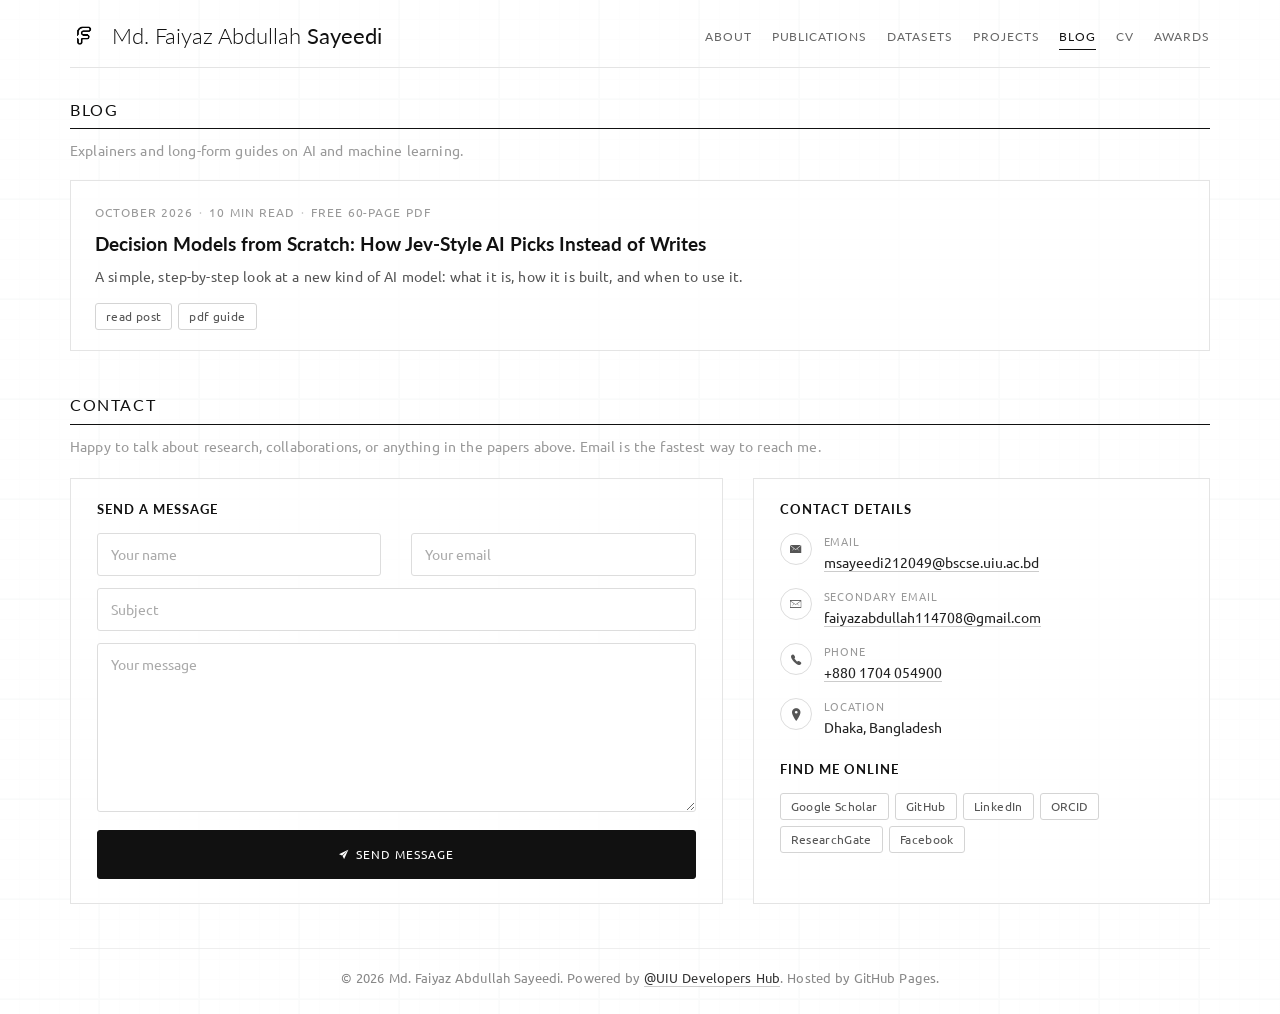
==== blog/index.html @ 046b9762 "updated" ====
<!DOCTYPE html>
<html lang="en">

<head>
    <meta charset="UTF-8">
    <meta name="viewport" content="width=device-width, initial-scale=1">
    <title>Md. Faiyaz Abdullah Sayeedi - Blog</title>
    <meta name="description" content="Blog posts and long-form guides by Md. Faiyaz Abdullah Sayeedi.">
    <link rel="icon" type="image/png" href="../img/icon.png">

    <!-- css -->
    <link rel="stylesheet" href="../css/bootstrap.min.css">
    <link rel="stylesheet" href="../css/ionicons.min.css">
    <link rel="stylesheet" href="../css/pace.css">
    <link rel="stylesheet" href="../css/custom.css">

    <!-- js -->
    <script src="../js/pace.min.js"></script>
</head>

<body class="graph-paper">

    <!-- header -->
    <div class="container">
        <header id="site-header">
            <a class="site-brand" href="../index.html">
                <img src="../img/icon.png" alt="" class="logo-icon">
                Md. Faiyaz Abdullah <span>Sayeedi</span>
            </a>
            <nav class="site-nav" aria-label="Main">
                <ul>
                    <li><a href="../index.html">About</a></li>
                    <li><a href="../publications.html">Publications</a></li>
                    <li><a href="../datasets.html">Datasets</a></li>
                    <li><a href="../projects.html">Projects</a></li>
                    <li><span class="current">Blog</span></li>
                    <li><a href="../curriculumvita.html">CV</a></li>
                    <li><a href="../honor_achievement.html">Awards</a></li>
                </ul>
            </nav>
            <button type="button" id="trigger-overlay" class="menu-toggle" aria-label="Open menu"
                aria-controls="site-menu" aria-expanded="false">
                <span class="ion-navicon"></span>
            </button>
        </header>
    </div>

    <div class="content-body">
        <div class="container">
            <h2 class="section-title">Blog</h2>
            <p class="section-note">Explainers and long-form guides on AI and machine learning.</p>

            <ul class="blog-list">
                <li class="blog-card">
                    <p class="blog-meta">October 2026<span class="dot">&middot;</span>10 min read<span class="dot">&middot;</span>Free 60-page PDF</p>
                    <h3 class="blog-card-title"><a href="decision-models-from-scratch.html">Decision Models from Scratch: How Jev-Style AI Picks Instead of Writes</a></h3>
                    <p class="blog-excerpt">A simple, step-by-step look at a new kind of AI model: what it is, how it is built, and when to use it.</p>
                    <ul class="pub-links">
                        <li><a href="decision-models-from-scratch.html">read post</a></li>
                        <li><a href="Decision_Models_from_Scratch.pdf" target="_blank" rel="noopener">pdf guide</a></li>
                    </ul>
                </li>
            </ul>
        </div>

        <div class="container">
            <!-- Contact -->
            <div class="row">
                <div class="col-md-12 section" id="contact">
                    <h2 class="section-title">Contact</h2>
                    <p class="section-note">Happy to talk about research, collaborations, or anything in the papers above.
                        Email is the fastest way to reach me.</p>

                    <div class="contact-block">
                        <div class="row">
                            <div class="col-md-7">
                                <div class="contact-panel">
                                    <h3>Send a message</h3>
                                    <form action="mailto:msayeedi212049@bscse.uiu.ac.bd" method="post" enctype="text/plain"
                                        class="contact-form">
                                        <div class="row">
                                            <div class="col-sm-6">
                                                <input type="text" name="name" placeholder="Your name" required>
                                            </div>
                                            <div class="col-sm-6">
                                                <input type="email" name="email" placeholder="Your email" required>
                                            </div>
                                        </div>
                                        <input type="text" name="subject" placeholder="Subject" required>
                                        <textarea name="message" rows="7" placeholder="Your message" required></textarea>
                                        <button type="submit" class="btn-contact">
                                            <span class="ion-ios-paperplane"></span>Send Message
                                        </button>
                                    </form>
                                </div>
                            </div>
                            <div class="col-md-5">
                                <div class="contact-panel">
                                    <h3>Contact details</h3>
                                    <ul class="contact-details">
                                        <li>
                                            <span class="ci ion-ios-email"></span>
                                            <span>
                                                <span class="cd-label">Email</span>
                                                <span class="cd-value"><a href="mailto:msayeedi212049@bscse.uiu.ac.bd">msayeedi212049@bscse.uiu.ac.bd</a></span>
                                            </span>
                                        </li>
                                        <li>
                                            <span class="ci ion-ios-email-outline"></span>
                                            <span>
                                                <span class="cd-label">Secondary email</span>
                                                <span class="cd-value"><a href="mailto:faiyazabdullah114708@gmail.com">faiyazabdullah114708@gmail.com</a></span>
                                            </span>
                                        </li>
                                        <li>
                                            <span class="ci ion-ios-telephone"></span>
                                            <span>
                                                <span class="cd-label">Phone</span>
                                                <span class="cd-value"><a href="tel:+8801704054900">+880 1704 054900</a></span>
                                            </span>
                                        </li>
                                        <li>
                                            <span class="ci ion-ios-location"></span>
                                            <span>
                                                <span class="cd-label">Location</span>
                                                <span class="cd-value">Dhaka, Bangladesh</span>
                                            </span>
                                        </li>
                                    </ul>

                                    <h3>Find me online</h3>
                                    <ul class="profile-links">
                                        <li><a href="https://scholar.google.com/citations?user=gLTfVpwAAAAJ&hl=en" target="_blank"
                                                rel="noopener">Google Scholar</a></li>
                                        <li><a href="https://github.com/faiyazabdullah" target="_blank" rel="noopener">GitHub</a>
                                        </li>
                                        <li><a href="https://www.linkedin.com/in/mdfaiyazabdullahsayeedi/" target="_blank"
                                                rel="noopener">LinkedIn</a></li>
                                        <li><a href="https://orcid.org/0009-0007-3079-7806" target="_blank"
                                                rel="noopener">ORCID</a></li>
                                        <li><a href="https://www.researchgate.net/profile/Md-Sayeedi" target="_blank"
                                                rel="noopener">ResearchGate</a></li>
                                        <li><a href="https://www.facebook.com/faiyazabdullah336908" target="_blank"
                                                rel="noopener">Facebook</a></li>
                                    </ul>
                                </div>
                            </div>
                        </div>
                    </div>
                </div>
            </div>
        </div>

    </div>

    <!-- footer -->
    <footer id="site-footer">
        <div class="container">
            <p class="copyright">&copy; 2026 Md. Faiyaz Abdullah Sayeedi. Powered by <a
                href="https://github.com/UIU-Developers-Hub">@UIU Developers Hub</a>. Hosted by GitHub Pages.</p>
        </div>
    </footer>

    <button type="button" id="back-to-top" aria-label="Back to top"><span class="ion-chevron-up"></span></button>

    <!-- mobile menu -->
    <div class="overlay" id="site-menu">
        <button type="button" class="overlay-close" aria-label="Close menu"><span class="ion-ios-close-empty"></span></button>
        <nav aria-label="Mobile">
            <ul>
                <li><a href="../index.html">About</a></li>
                <li><a href="../publications.html">Publications</a></li>
                <li><a href="../datasets.html">Datasets</a></li>
                <li><a href="../projects.html">Projects</a></li>
                <li><span class="current">Blog</span></li>
                <li><a href="../curriculumvita.html">CV</a></li>
                <li><a href="../honor_achievement.html">Awards</a></li>
            </ul>
        </nav>
    </div>

    <script src="../js/script.js"></script>
</body>

</html>
---- css/pace.css ----
.pace .pace-progress {
  background: #000;
  position: fixed;
  z-index: 2000;
  top: 0;
  left: 0;
  height: 1px;
  transition: width 1s;
}

.pace-inactive {
  display: none;
}
---- css/custom.css ----
/*
Theme Name: Black & White
Theme URI: http://themewagon.com/demo/Black-And-White/
Author: ThemeWagon
Author URI: http://themewagon.com/
Description: Minimal Blogging Theme
Version: 1.0
License: GNU General Public License v3 or later
License URI: http://www.gnu.org/licenses/gpl-3.0.html
Tags: black, white, two-columns, right-sidebar, responsive-layout, accessibility-ready
Text Domain: blackandwhite
*/


/**
 * Table of Contents
 *
 * 1.0  - Fonts & design tokens
 * 2.0  - Base elements
 * 3.0  - Shared components (text links, chips, buttons, cards)
 * 4.0  - Header & navigation
 * 5.0  - Mobile menu
 * 6.0  - Page layout & section headings
 * 7.0  - Home: profile & PhD callout
 * 8.0  - Home: bio, facts & metrics
 * 9.0  - Home: news, interests & timeline
 * 10.0 - Item lists (publications, datasets, projects)
 * 11.0 - Curriculum vitae
 * 12.0 - Awards
 * 13.0 - Contact
 * 14.0 - Footer & back-to-top
 * 15.0 - Blog
 * 16.0 - Reduced motion
 * 17.0 - Legacy theme (only used by __templates__/blog.html)
 */

/**
 * 1.0 - Fonts & design tokens
 */

@import url(https://fonts.googleapis.com/css?family=Lato:300,400,700&display=swap);
@import url(https://fonts.googleapis.com/css?family=Ubuntu:300,400,500&display=swap);

:root {
	/* colour */
	--ink: #111;
	--text: #444;
	--muted: #666;
	--subtle: #999;
	--line: #e4e4e4;
	--line-soft: #eee;
	--line-strong: #d4d4d4;
	--surface: rgba(255, 255, 255, 0.8);
	--hover: #fafafa;
	--tint: #f5f5f5;

	/* type */
	--font-head: 'Lato', sans-serif;
	--font-body: 'Ubuntu', sans-serif;
	--font-mono: Menlo, Monaco, Consolas, "Courier New", monospace;
	--fs-2xs: 10.5px;
	--fs-xs: 11.5px;
	--fs-sm: 12.5px;
	--fs-md: 13.5px;
	--fs-base: 14.5px;

	/* shape & motion */
	--radius: 3px;
	--shadow: 0 6px 18px rgba(0, 0, 0, 0.06);
	--ease: 0.2s ease;

	/* graph-paper background */
	--bg-color: #fff;
	--line-color-1: rgba(54, 102, 102, 0.019);
	--line-color-2: rgba(169, 169, 169, 0.019);
}

/**
 * 2.0 - Base elements
 */

html {
	scroll-behavior: smooth;
}

body {
	color: var(--text);
	font-family: var(--font-head);
	font-size: var(--fs-base);
	line-height: 1.6;
}

.graph-paper {
	height: 100%;
	background-color: var(--bg-color);
	background-image:
		conic-gradient(at calc(100% - 2px) calc(100% - 2px), var(--line-color-1) 270deg, #0000 0),
		conic-gradient(at calc(100% - 1px) calc(100% - 1px), var(--line-color-2) 270deg, #0000 0);
	background-size: 100px 100px, 20px 20px;
}

h1,
h2,
h3,
h4,
h5,
h6 {
	margin-top: 0;
}

a {
	color: #333;
	transition: color var(--ease), border-color var(--ease), background-color var(--ease);
}

a:hover,
a:focus {
	color: #000;
	text-decoration: none;
}

a:focus,
button:focus {
	outline: none;
}

a:focus-visible,
button:focus-visible,
summary:focus-visible {
	outline: 2px solid var(--ink);
	outline-offset: 2px;
}

::selection {
	background-color: #e8e8e8;
}

p {
	font-family: var(--font-body);
	font-size: var(--fs-base);
	line-height: 1.7;
	letter-spacing: 0.01em;
	word-spacing: 1px;
}

/**
 * 3.0 - Shared components
 */

/* links inside running text */
.bio a,
.fact-meta a,
.fact-value a,
.news-text a,
.section-note a,
.interest-grid p a,
.tl-meta a,
.cv-list a,
.cd-value a,
.crumbs a,
.article-body p a,
.article-body li a,
.article-sources a,
.copyright a {
	color: #333;
	border-bottom: 1px solid #ccc;
}

.bio a:hover,
.fact-meta a:hover,
.fact-value a:hover,
.news-text a:hover,
.section-note a:hover,
.interest-grid p a:hover,
.tl-meta a:hover,
.cv-list a:hover,
.cd-value a:hover,
.crumbs a:hover,
.article-body p a:hover,
.article-body li a:hover,
.article-sources a:hover,
.copyright a:hover {
	color: #000;
	border-bottom-color: #000;
}

/* outline chips: profile links, paper links, toggles, small actions */
.profile-links a,
.pub-links a,
.pub-toggle,
.phd-actions a,
.callout-actions a,
.venue {
	display: inline-block;
	padding: 3px 10px;
	font-family: var(--font-body);
	font-size: 12px;
	font-weight: 400;
	line-height: 1.6;
	letter-spacing: 0.03em;
	color: #555;
	background: #fff;
	border: 1px solid var(--line-strong);
	border-radius: var(--radius);
	transition: background-color var(--ease), border-color var(--ease), color var(--ease);
}

.profile-links a:hover,
.profile-links a:focus,
.pub-links a:hover,
.pub-links a:focus,
.pub-toggle:hover,
.pub-toggle:focus,
.pub-toggle[aria-expanded="true"],
.phd-actions a:hover,
.phd-actions a:focus,
.callout-actions a:hover,
.callout-actions a:focus,
.venue:hover {
	color: #fff;
	background: var(--ink);
	border-color: var(--ink);
}

.pub-toggle {
	cursor: pointer;
}

.phd-actions a,
.callout-actions a {
	padding: 6px 14px;
	font-size: var(--fs-xs);
	letter-spacing: 0.06em;
	text-transform: uppercase;
}

.callout-actions [class^="ion-"] {
	margin-right: 6px;
	font-size: 14px;
	vertical-align: -1px;
}

/* solid buttons */
.btn-cv,
.btn-contact,
.btn-ink {
	display: inline-block;
	padding: 11px 28px;
	font-family: var(--font-body);
	font-size: 12px;
	line-height: 1.5;
	letter-spacing: 0.08em;
	text-transform: uppercase;
	color: #fff;
	background: var(--ink);
	border: 1px solid var(--ink);
	border-radius: var(--radius);
	cursor: pointer;
	transition: background-color var(--ease), color var(--ease);
}

.btn-cv:hover,
.btn-cv:focus,
.btn-contact:hover,
.btn-contact:focus,
.btn-ink:hover,
.btn-ink:focus {
	color: var(--ink);
	background: #fff;
}

.btn-contact [class^="ion-"],
.btn-ink [class^="ion-"] {
	margin-right: 8px;
	font-size: 15px;
	vertical-align: -1px;
}

/* cards that lift on hover */
.interest-grid li,
.award-grid li,
.metrics li,
.blog-card,
.duo > li {
	background: var(--surface);
	border: 1px solid var(--line);
	transition: border-color 0.25s ease, transform 0.25s ease, box-shadow 0.25s ease;
}

.interest-grid li:hover,
.award-grid li:hover,
.metrics li:hover,
.blog-card:hover,
.duo > li:hover {
	border-color: var(--ink);
	box-shadow: var(--shadow);
	transform: translateY(-2px);
}

/**
 * 4.0 - Header & navigation
 */

#site-header {
	display: flex;
	align-items: center;
	justify-content: space-between;
	gap: 20px;
	padding: 22px 0 16px;
	border-bottom: 1px solid var(--line);
}

.site-brand {
	display: inline-block;
	font-family: var(--font-head);
	font-size: 22px;
	font-weight: 300;
	line-height: 1.3;
	color: var(--ink);
	white-space: nowrap;
}

.site-brand:hover,
.site-brand:focus {
	color: var(--ink);
}

.site-brand span {
	font-weight: 400;
}

.logo-icon {
	height: 1.15em;
	width: auto;
	margin-right: 10px;
	vertical-align: -0.2em;
	transition: transform 0.3s ease;
}

.site-brand:hover .logo-icon {
	transform: rotate(-8deg);
}

.site-nav ul {
	display: flex;
	gap: 20px;
	margin: 0;
	padding: 0;
	list-style: none;
}

.site-nav a,
.site-nav .current {
	position: relative;
	display: inline-block;
	padding: 3px 0;
	font-family: var(--font-head);
	font-size: 12px;
	font-weight: 400;
	letter-spacing: 0.08em;
	text-transform: uppercase;
	white-space: nowrap;
	color: var(--muted);
}

.site-nav a::after,
.site-nav .current::after {
	content: '';
	position: absolute;
	left: 0;
	right: 0;
	bottom: -1px;
	height: 1px;
	background: var(--ink);
	transform: scaleX(0);
	transform-origin: left center;
	transition: transform 0.25s ease;
}

.site-nav a:hover,
.site-nav a:focus,
.site-nav .current {
	color: var(--ink);
}

.site-nav a:hover::after,
.site-nav a:focus::after,
.site-nav .current::after {
	transform: scaleX(1);
}

.menu-toggle {
	display: none;
	padding: 0 2px;
	font-size: 30px;
	line-height: 1;
	color: var(--ink);
	background: none;
	border: 0;
	cursor: pointer;
}

@media (max-width: 1199px) {
	.site-brand {
		font-size: 20px;
	}

	.site-nav ul {
		gap: 15px;
	}

	.site-nav a,
	.site-nav .current {
		font-size: 11.5px;
		letter-spacing: 0.06em;
	}
}

@media (max-width: 991px) {
	#site-header {
		padding: 16px 0 12px;
	}

	.site-brand {
		font-size: 19px;
	}

	.site-nav {
		display: none;
	}

	.menu-toggle {
		display: block;
	}
}

@media (max-width: 380px) {
	.site-brand {
		font-size: 16px;
	}

	.logo-icon {
		margin-right: 7px;
	}
}

/**
 * 5.0 - Mobile menu
 */

.overlay {
	position: fixed;
	top: 0;
	right: 0;
	bottom: 0;
	left: 0;
	z-index: 1000;
	display: flex;
	align-items: center;
	justify-content: center;
	background: #fff;
	opacity: 0;
	visibility: hidden;
	transition: opacity 0.3s ease, visibility 0s linear 0.3s;
}

.overlay.open {
	opacity: 1;
	visibility: visible;
	transition: opacity 0.3s ease;
}

.overlay-close {
	position: absolute;
	top: 10px;
	right: 14px;
	padding: 0 6px;
	font-size: 46px;
	line-height: 1;
	color: var(--ink);
	background: none;
	border: 0;
	cursor: pointer;
}

.overlay nav ul {
	margin: 0;
	padding: 0;
	list-style: none;
	text-align: center;
}

.overlay nav li {
	margin: 4px 0;
	opacity: 0;
	transform: translateY(8px);
	transition: opacity 0.3s ease, transform 0.3s ease;
}

.overlay.open nav li {
	opacity: 1;
	transform: none;
}

.overlay.open nav li:nth-child(2) { transition-delay: 0.03s; }
.overlay.open nav li:nth-child(3) { transition-delay: 0.06s; }
.overlay.open nav li:nth-child(4) { transition-delay: 0.09s; }
.overlay.open nav li:nth-child(5) { transition-delay: 0.12s; }
.overlay.open nav li:nth-child(6) { transition-delay: 0.15s; }
.overlay.open nav li:nth-child(7) { transition-delay: 0.18s; }

.overlay nav a,
.overlay nav .current {
	display: inline-block;
	padding: 6px 2px;
	font-family: var(--font-head);
	font-size: 22px;
	font-weight: 300;
	letter-spacing: 0.02em;
	color: var(--muted);
	border-bottom: 1px solid transparent;
}

.overlay nav a:hover,
.overlay nav a:focus {
	color: var(--ink);
	border-bottom-color: var(--ink);
}

.overlay nav .current {
	font-weight: 400;
	color: var(--ink);
	border-bottom-color: var(--ink);
}

body.menu-open {
	overflow: hidden;
}

/**
 * 6.0 - Page layout & section headings
 */

.content-body {
	padding: 32px 0 44px;
}

.section {
	margin-top: 44px;
}

.section-title {
	display: flex;
	flex-wrap: wrap;
	align-items: baseline;
	justify-content: space-between;
	gap: 8px;
	margin: 0 0 6px;
	padding-bottom: 8px;
	font-family: var(--font-head);
	font-size: 16px;
	font-weight: 400;
	line-height: 1.3;
	letter-spacing: 0.1em;
	text-transform: uppercase;
	color: var(--ink);
	border-bottom: 1px solid var(--ink);
}

/* later headings on single-column pages (CV, awards) */
.section-title ~ .section-title {
	margin-top: 40px;
}

.section-more {
	font-family: var(--font-body);
	font-size: var(--fs-sm);
	letter-spacing: 0.02em;
	text-transform: none;
	white-space: nowrap;
	color: var(--muted);
}

a.section-more:hover,
a.section-more:focus {
	color: var(--ink);
}

.section-note {
	margin: 10px 0 16px;
	font-family: var(--font-body);
	font-size: var(--fs-md);
	color: var(--subtle);
}

.list-wrap {
	min-height: 40vh;
	margin-top: 22px;
}

/* two-column rows on the home page */
@media (min-width: 992px) {
	.split {
		display: flex;
	}

	.split > [class*="col-md-"] {
		display: flex;
		flex-direction: column;
	}

	.feed-fill {
		position: relative;
		flex: 1 1 auto;
		min-height: 320px;
	}

	.feed-fill > .news-feed {
		position: absolute;
		top: 0;
		right: 0;
		bottom: 0;
		left: 0;
		max-height: none;
	}
}

@media (max-width: 991px) {
	.split > [class*="col-md-"] + [class*="col-md-"] {
		margin-top: 44px;
	}
}

/**
 * 7.0 - Home: profile & PhD callout
 */

.profile {
	padding: 26px 28px 24px;
	background: var(--surface);
	border: 1px solid var(--line-soft);
}

/* identity column (photo, affiliation, email, profiles) beside the about column */
.profile-grid {
	display: grid;
	grid-template-columns: minmax(0, 1fr);
	gap: 22px;
}

.profile-main {
	display: flex;
	flex-direction: column;
	gap: 14px;
	min-width: 0;
}

.profile-main > * {
	margin: 0;
}

/* the last box stretches so both columns end on the same line */
.profile-main > :last-child {
	flex: 1 1 auto;
}

.profile-photo-wrap {
	margin-bottom: 14px;
	text-align: center;
}

.profile-photo {
	width: 100%;
	max-width: 220px;
	padding: 4px;
	background: #fff;
	border: 1px solid var(--line);
	border-radius: var(--radius);
	transition: border-color 0.25s ease, box-shadow 0.25s ease;
}

.profile-photo:hover {
	border-color: var(--ink);
	box-shadow: var(--shadow);
}

.profile-affiliation {
	margin: 0 0 10px;
	font-size: var(--fs-md);
	font-weight: 500;
	line-height: 1.55;
	color: var(--ink);
}

.profile-email {
	margin: 0 0 16px;
}

/* tablet: one identity row (photo | details), then the about column at full width */
@media (min-width: 768px) and (max-width: 991px) {
	.profile-side {
		display: grid;
		grid-template-columns: 170px minmax(0, 1fr);
		grid-template-rows: auto auto 1fr;
		column-gap: 24px;
		align-items: start;
	}

	.profile-side .profile-photo-wrap {
		grid-row: 1 / span 3;
		margin-bottom: 0;
	}

	.profile-photo {
		max-width: none;
	}
}

/* desktop: identity column beside the about column */
@media (min-width: 992px) {
	.profile-grid {
		grid-template-columns: 240px minmax(0, 1fr);
		gap: 30px;
	}

	.profile-photo-wrap {
		text-align: left;
	}

	.profile-photo {
		max-width: none;
	}
}

.profile-email code {
	display: inline-block;
	padding: 3px 9px;
	font-family: var(--font-mono);
	font-size: 12px;
	letter-spacing: 0.02em;
	white-space: normal;
	color: #444;
	background: var(--tint);
	border: 1px solid var(--line);
	border-radius: var(--radius);
}

.link-group + .link-group {
	margin-top: 10px;
	padding-top: 10px;
	border-top: 1px dashed var(--line-soft);
}

.link-group-label {
	display: block;
	margin-bottom: 7px;
	font-family: var(--font-body);
	font-size: var(--fs-2xs);
	letter-spacing: 0.14em;
	text-transform: uppercase;
	color: var(--subtle);
}

.profile-links {
	display: flex;
	flex-wrap: wrap;
	gap: 6px;
	margin: 0;
	padding: 0;
	list-style: none;
}

/* PhD callout and blog callouts share one look */
.phd-callout,
.callout {
	display: flex;
	align-items: flex-start;
	gap: 16px;
	padding: 18px 22px;
	background: var(--tint);
	border: 1px solid var(--line);
	border-left: 3px solid var(--ink);
	border-radius: var(--radius);
}

.phd-icon,
.callout-icon {
	flex: 0 0 auto;
	width: 38px;
	height: 38px;
	line-height: 36px;
	text-align: center;
	font-size: 19px;
	color: #333;
	background: #fff;
	border: 1px solid #d8d8d8;
	border-radius: 50%;
	transition: background-color var(--ease), border-color var(--ease), color var(--ease);
}

.phd-callout:hover .phd-icon {
	color: #fff;
	background: var(--ink);
	border-color: var(--ink);
}

.phd-body,
.callout-body {
	flex: 1 1 auto;
	min-width: 0;
}

.phd-label {
	display: inline-block;
	margin-bottom: 8px;
	padding: 2px 8px;
	font-family: var(--font-body);
	font-size: 10px;
	letter-spacing: 0.16em;
	text-transform: uppercase;
	color: #fff;
	background: var(--ink);
	border-radius: 2px;
}

.phd-title {
	margin: 0 0 6px;
	font-family: var(--font-head);
	font-size: 17px;
	font-weight: 700;
	line-height: 1.4;
	color: var(--ink);
}

.phd-text {
	margin: 0;
	font-size: 14px;
	line-height: 1.7;
	color: #555;
}

.phd-text strong {
	font-weight: 500;
	color: var(--ink);
}

.phd-actions,
.callout-actions {
	display: flex;
	flex-wrap: wrap;
	gap: 8px;
	margin-top: 14px;
}

@media (max-width: 767px) {
	.profile {
		padding: 20px 16px 18px;
	}

	.profile-photo {
		max-width: 170px;
	}

	.profile-affiliation,
	.profile-email,
	.link-group-label {
		text-align: center;
	}

	.profile-links {
		justify-content: center;
	}

	.phd-callout {
		flex-direction: column;
		align-items: center;
		gap: 10px;
		padding: 18px 16px;
		text-align: center;
	}

	.phd-actions {
		justify-content: center;
	}
}

/**
 * 8.0 - Home: bio, facts & metrics
 */

.bio-box {
	padding: 18px 22px;
	background: var(--surface);
	border: 1px solid var(--line-soft);
	border-left: 2px solid #ddd;
	border-radius: var(--radius);
	transition: border-left-color 0.25s ease, background-color 0.25s ease;
}

.bio-box:hover {
	background: var(--hover);
	border-left-color: var(--ink);
}

.bio-lead {
	margin: 0;
	font-size: 15px;
	line-height: 1.8;
	color: #333;
}

/* animated marker highlight */
.hl {
	position: relative;
	padding: 0 2px;
	font-weight: 500;
	color: var(--ink);
	background-image: linear-gradient(#e9e9e9, #e9e9e9);
	background-repeat: no-repeat;
	background-position: 0 88%;
	background-size: 100% 34%;
	transition: background-size 0.28s ease;
}

.bio-lead:hover .hl,
.hl:hover {
	background-size: 100% 100%;
}

.aside-text {
	margin: 0;
	font-size: 14px;
	line-height: 1.75;
	color: var(--muted);
}

.aside-text strong {
	font-weight: 500;
	color: var(--ink);
}

.hobby-chips {
	display: flex;
	flex-wrap: wrap;
	gap: 6px;
	margin: 12px 0 0;
	padding: 0;
	list-style: none;
}

.hobby-chips li {
	display: inline-flex;
	align-items: center;
	gap: 6px;
	padding: 3px 12px 3px 9px;
	font-family: var(--font-body);
	font-size: 12px;
	letter-spacing: 0.02em;
	color: #444;
	background: #fff;
	border: 1px solid #e0e0e0;
	border-radius: 20px;
	cursor: default;
	transition: background-color 0.25s ease, border-color 0.25s ease, color 0.25s ease, transform 0.25s ease;
}

.hobby-chips li:hover {
	color: #fff;
	background: var(--ink);
	border-color: var(--ink);
	transform: translateY(-2px);
}

.hobby-emoji {
	display: inline-block;
	font-size: 13px;
	line-height: 1;
	transition: transform 0.3s cubic-bezier(0.34, 1.56, 0.64, 1);
}

.hobby-chips li:hover .hobby-emoji {
	transform: scale(1.3) rotate(-8deg);
}

.fact-grid {
	display: grid;
	grid-template-columns: 1fr;
	gap: 10px;
	margin: 18px 0 0;
	padding: 0;
	list-style: none;
}

.fact {
	display: flex;
	align-items: flex-start;
	gap: 14px;
	padding: 14px 16px;
	background: var(--surface);
	border: 1px solid var(--line-soft);
	border-left: 2px solid #ddd;
	transition: border-left-color 0.25s ease, background-color 0.25s ease;
}

.fact:hover {
	background: var(--hover);
	border-left-color: var(--ink);
}

.fact-icon {
	flex: 0 0 auto;
	width: 34px;
	height: 34px;
	line-height: 32px;
	text-align: center;
	font-size: 17px;
	color: #555;
	background: #fff;
	border: 1px solid #e0e0e0;
	border-radius: 50%;
	transition: background-color var(--ease), border-color var(--ease), color var(--ease);
}

.fact:hover .fact-icon {
	color: #fff;
	background: var(--ink);
	border-color: var(--ink);
}

.fact-body {
	flex: 1 1 auto;
	min-width: 0;
}

.fact-label {
	display: block;
	margin-bottom: 4px;
	font-family: var(--font-body);
	font-size: var(--fs-2xs);
	letter-spacing: 0.14em;
	text-transform: uppercase;
	color: var(--subtle);
}

.fact-value {
	display: block;
	font-family: var(--font-head);
	font-size: 14.5px;
	font-weight: 700;
	line-height: 1.5;
	color: var(--ink);
}

.fact-meta {
	display: block;
	margin-top: 4px;
	font-family: var(--font-body);
	font-size: 13px;
	line-height: 1.65;
	color: var(--muted);
}

.venue-row {
	margin-top: 2px;
}

.venue {
	margin: 0 5px 5px 0;
	padding: 2px 8px;
	font-size: var(--fs-xs);
	cursor: default;
}

.metrics {
	display: grid;
	grid-template-columns: repeat(4, 1fr);
	gap: 10px;
	margin: 18px 0 0;
	padding: 0;
	list-style: none;
}

.metrics li {
	padding: 14px 10px;
	text-align: center;
}

.metrics .num {
	display: block;
	font-family: var(--font-head);
	font-size: 22px;
	font-weight: 700;
	line-height: 1.2;
	color: var(--ink);
}

/* overrides Bootstrap's .label badge */
.metrics .label {
	display: block;
	margin-top: 4px;
	padding: 0;
	font-family: var(--font-body);
	font-size: 11px;
	font-weight: 400;
	line-height: 1.4;
	letter-spacing: 0.06em;
	text-transform: uppercase;
	white-space: normal;
	color: var(--subtle);
	border-radius: 0;
}

@media (min-width: 768px) {
	.fact-grid {
		grid-template-columns: 1fr 1fr;
	}

	.fact-wide {
		grid-column: 1 / -1;
	}
}

@media (max-width: 767px) {
	.bio-box {
		padding: 16px;
	}

	.fact {
		flex-direction: column;
		gap: 10px;
	}

	.metrics {
		grid-template-columns: repeat(2, 1fr);
	}

	.hobby-chips {
		justify-content: center;
	}
}

/**
 * 9.0 - Home: news, interests & timeline
 */

.news-feed {
	max-height: 420px;
	overflow-y: auto;
	padding: 4px 6px 4px 2px;
	background: var(--surface);
	border: 1px solid var(--line-soft);
	border-top: none;
}

.news-feed::-webkit-scrollbar {
	width: 6px;
}

.news-feed::-webkit-scrollbar-track {
	background: #f4f4f4;
}

.news-feed::-webkit-scrollbar-thumb {
	background: #ccc;
	border-radius: 4px;
}

.news-feed::-webkit-scrollbar-thumb:hover {
	background: #999;
}

.news-list {
	margin: 0;
	padding: 0;
	list-style: none;
}

.news-list li {
	display: flex;
	align-items: flex-start;
	gap: 12px;
	padding: 10px 10px 10px 14px;
	font-family: var(--font-body);
	font-size: var(--fs-md);
	line-height: 1.6;
	color: #333;
	border-bottom: 1px dashed #e8e8e8;
	transition: background-color var(--ease), box-shadow var(--ease);
}

.news-list li:last-child {
	border-bottom: none;
}

.news-list li:hover {
	background: var(--hover);
	box-shadow: inset 2px 0 0 var(--ink);
}

.news-emoji {
	flex: 0 0 auto;
	font-size: 15px;
	line-height: 1.5;
}

.news-body {
	display: flex;
	flex: 1 1 auto;
	align-items: stretch;
	min-width: 0;
}

.news-date {
	flex: 0 0 84px;
	margin-right: 12px;
	padding-right: 12px;
	font-weight: 500;
	white-space: nowrap;
	color: var(--ink);
	border-right: 1px solid #ddd;
}

.news-text {
	flex: 1 1 auto;
	min-width: 0;
}

.news-text em {
	color: #555;
}

.interest-grid {
	display: grid;
	grid-template-columns: repeat(auto-fit, minmax(240px, 1fr));
	gap: 10px;
	margin: 16px 0 0;
	padding: 0;
	list-style: none;
}

.interest-grid li {
	padding: 16px 18px;
}

.interest-grid h4 {
	margin: 0 0 6px;
	font-family: var(--font-head);
	font-size: 15px;
	font-weight: 700;
	line-height: 1.4;
	color: var(--ink);
}

.interest-grid h4 a {
	color: var(--ink);
	border-bottom: 1px solid #ddd;
}

.interest-grid h4 a:hover,
.interest-grid h4 a:focus {
	border-bottom-color: var(--ink);
}

.interest-grid p {
	margin: 0;
	font-size: var(--fs-md);
	line-height: 1.65;
	color: var(--muted);
}

.timeline {
	margin: 18px 0 0;
	padding: 0;
	list-style: none;
}

.timeline > li {
	position: relative;
	padding: 0 0 18px 24px;
	font-family: var(--font-body);
	border-left: 1px solid #e0e0e0;
}

.timeline > li:last-child {
	padding-bottom: 0;
	border-left-color: transparent;
}

.timeline > li::before {
	content: '';
	position: absolute;
	left: -5px;
	top: 6px;
	width: 9px;
	height: 9px;
	background: #fff;
	border: 1px solid var(--ink);
	border-radius: 50%;
	transition: transform var(--ease);
}

.timeline > li:hover::before {
	transform: scale(1.3);
}

/* status dots: green = currently working, red = past role */
.timeline > li.tl-current::before,
.timeline > li.tl-past::before {
	left: -5.5px;
	width: 10px;
	height: 10px;
}

.timeline > li.tl-current::before {
	background: #22c55e;
	border-color: #16a34a;
	box-shadow: 0 0 0 3px rgba(34, 197, 94, 0.16), 0 0 9px 1px rgba(34, 197, 94, 0.7);
	animation: tl-pulse 2.4s ease-in-out infinite;
}

.timeline > li.tl-past::before {
	background: #ef4444;
	border-color: #dc2626;
	box-shadow: 0 0 0 3px rgba(239, 68, 68, 0.14), 0 0 7px 1px rgba(239, 68, 68, 0.55);
}

@keyframes tl-pulse {

	0%,
	100% {
		box-shadow: 0 0 0 3px rgba(34, 197, 94, 0.16), 0 0 9px 1px rgba(34, 197, 94, 0.7);
	}

	50% {
		box-shadow: 0 0 0 5px rgba(34, 197, 94, 0.08), 0 0 13px 2px rgba(34, 197, 94, 0.9);
	}
}

.tl-role {
	display: block;
	font-size: 14.5px;
	font-weight: 500;
	line-height: 1.5;
	color: var(--ink);
}

.tl-where {
	display: block;
	font-size: var(--fs-md);
	line-height: 1.6;
	color: var(--muted);
}

.tl-when {
	display: block;
	margin-top: 2px;
	font-size: 12px;
	letter-spacing: 0.03em;
	color: var(--subtle);
}

.tl-meta {
	display: block;
	margin-top: 4px;
	font-size: var(--fs-md);
	line-height: 1.75;
	color: #555;
}

.tl-meta strong {
	font-weight: 500;
	color: #222;
}

.tl-points {
	margin: 6px 0 0;
	padding: 0;
	list-style: none;
}

.tl-points li {
	position: relative;
	padding: 0 0 3px 16px;
	font-size: var(--fs-md);
	line-height: 1.7;
	color: #555;
}

.tl-points li::before {
	content: '–';
	position: absolute;
	left: 0;
	top: 0;
	color: #aaa;
}

@media (max-width: 767px) {
	.news-list li {
		gap: 10px;
		padding-left: 10px;
	}

	.news-body {
		display: block;
	}

	.news-date {
		display: block;
		margin: 0 0 2px;
		padding: 0;
		border-right: none;
	}
}

/**
 * 10.0 - Item lists (publications, datasets, projects)
 */

.pub-search {
	width: 100%;
	padding: 10px 14px 10px 38px;
	font-family: var(--font-body);
	font-size: 14px;
	background: #fff url("data:image/svg+xml,%3Csvg xmlns='http://www.w3.org/2000/svg' viewBox='0 0 24 24' fill='none' stroke='%23999' stroke-width='2' stroke-linecap='round'%3E%3Ccircle cx='11' cy='11' r='7'/%3E%3Cline x1='16.5' y1='16.5' x2='21' y2='21'/%3E%3C/svg%3E") no-repeat 13px 50%;
	background-size: 15px 15px;
	border: 1px solid var(--line-strong);
	border-radius: var(--radius);
	transition: border-color var(--ease), box-shadow var(--ease);
}

.pub-search:focus {
	border-color: var(--ink);
	box-shadow: 0 0 0 3px rgba(0, 0, 0, 0.04);
	outline: none;
}

.pub-search::placeholder {
	color: #aaa;
}

.pub-empty {
	padding: 30px 0;
	font-family: var(--font-body);
	text-align: center;
	color: #888;
}

.pub-group {
	margin-bottom: 32px;
}

.pub-group-title {
	margin: 0 0 2px;
	padding-bottom: 7px;
	font-family: var(--font-head);
	font-size: var(--fs-md);
	font-weight: 400;
	letter-spacing: 0.1em;
	text-transform: uppercase;
	color: var(--ink);
	border-bottom: 1px solid #ddd;
}

.pub-group-title .count {
	font-size: 0.85em;
	letter-spacing: 0;
	color: #aaa;
}

.pub-list {
	margin: 0;
	padding: 0;
	list-style: none;
}

.pub-item {
	display: flex;
	gap: 16px;
	padding: 16px 16px 14px;
	background: var(--surface);
	border-bottom: 1px solid var(--line-soft);
	transition: background-color var(--ease), box-shadow var(--ease);
}

.pub-item:hover {
	background: var(--hover);
	box-shadow: inset 2px 0 0 var(--ink);
}

.pub-id {
	display: flex;
	flex: 0 0 112px;
	flex-direction: column;
	align-items: flex-start;
	gap: 6px;
	padding-top: 2px;
	font-family: var(--font-body);
	font-size: 12px;
	font-weight: 500;
	color: var(--subtle);
}

.pub-tag {
	position: relative;
	display: inline-block;
	max-width: 100%;
	padding: 2px 7px;
	font-family: var(--font-body);
	font-size: var(--fs-2xs);
	font-weight: 400;
	line-height: 1.4;
	letter-spacing: 0.03em;
	color: #555;
	background: var(--tint);
	border: 1px solid #ddd;
	border-radius: var(--radius);
	cursor: help;
	transition: background-color var(--ease), border-color var(--ease), color var(--ease);
}

.pub-tag.acl {
	color: #a33a3a;
	background: #fdeeee;
	border-color: #f0c4c4;
}

.pub-tag.iclr {
	color: #35743a;
	background: #eef8ee;
	border-color: #c2e2c2;
}

.pub-tag.neurips {
	color: #266b66;
	background: #e9f6f5;
	border-color: #b8dedb;
}

.pub-tag.cvf {
	color: #5c3f96;
	background: #f4effa;
	border-color: #d6c8ec;
}

.pub-tag.ieee {
	color: #24548f;
	background: #eaf2fb;
	border-color: #c2d8f0;
}

.pub-tag.elsevier {
	color: #9c5514;
	background: #fdf1e7;
	border-color: #f3d2b4;
}

.pub-tag.mdpi {
	color: #8a6d12;
	background: #fdf8e3;
	border-color: #ecddaa;
}

.pub-tag.springer {
	color: #414a9c;
	background: #eeeffb;
	border-color: #cbcdee;
}

.pub-tag.pending {
	border-style: dashed;
}

.pub-tag:hover,
.pub-tag:focus {
	color: #fff;
	background: #222;
	border-color: #222;
	outline: none;
}

/* venue tooltip */
.pub-tag::before,
.pub-tag::after {
	opacity: 0;
	visibility: hidden;
	pointer-events: none;
	transform: translateY(-4px);
	transition: opacity 0.2s ease-in, transform 0.2s ease-in;
}

.pub-tag::after {
	content: attr(data-venue);
	position: absolute;
	z-index: 30;
	left: 0;
	top: calc(100% + 9px);
	width: max-content;
	max-width: 270px;
	padding: 8px 10px;
	font-size: 12px;
	font-style: normal;
	font-weight: 400;
	line-height: 1.55;
	letter-spacing: 0;
	text-align: left;
	color: #fff;
	background: #222;
	border-radius: var(--radius);
	box-shadow: 0 6px 18px rgba(0, 0, 0, 0.16);
}

.pub-tag::before {
	content: "";
	position: absolute;
	z-index: 31;
	left: 13px;
	top: calc(100% + 4px);
	border: 5px solid transparent;
	border-bottom-color: #222;
}

.pub-tag:hover::before,
.pub-tag:hover::after,
.pub-tag:focus::before,
.pub-tag:focus::after {
	opacity: 1;
	visibility: visible;
	transform: translateY(0);
}

.pub-body {
	flex: 1 1 auto;
	min-width: 0;
}

.pub-title {
	margin: 0 0 5px;
	font-family: var(--font-head);
	font-size: 15px;
	font-weight: 700;
	line-height: 1.45;
	color: var(--ink);
}

.pub-title a {
	color: var(--ink);
	border-bottom: 1px solid #ddd;
}

.pub-title a:hover,
.pub-title a:focus {
	border-bottom-color: var(--ink);
}

.pub-authors {
	margin: 0 0 4px;
	font-size: 13px;
	line-height: 1.65;
	color: #555;
}

.pub-authors .me {
	font-weight: 500;
	color: #000;
	border-bottom: 1px solid #ccc;
}

.pub-authors .eq {
	font-size: 12px;
	font-style: italic;
	color: #888;
}

.pub-venue {
	margin: 0 0 8px;
	font-size: 13px;
	font-style: italic;
	line-height: 1.6;
	color: var(--text);
}

.pub-links {
	display: flex;
	flex-wrap: wrap;
	gap: 6px;
	margin: 0;
	padding: 0;
	list-style: none;
}

.pub-abstract {
	margin: 10px 0 2px;
	padding: 10px 14px;
	font-size: 13px;
	line-height: 1.7;
	color: #555;
	background: var(--hover);
	border-left: 2px solid #ddd;
	border-radius: 0 var(--radius) var(--radius) 0;
}

.pub-abstract[hidden] {
	display: none;
}

@media (max-width: 767px) {
	.pub-item {
		flex-direction: column;
		gap: 6px;
		padding: 14px 10px;
	}

	.pub-id {
		flex: 0 0 auto;
		flex-direction: row;
		align-items: center;
		gap: 10px;
		padding-top: 0;
	}
}

/**
 * 11.0 - Curriculum vitae
 */

.cv-lead {
	margin: 18px 0 0;
	padding: 16px 20px;
	font-size: var(--fs-base);
	line-height: 1.8;
	color: var(--text);
	background: var(--surface);
	border: 1px solid var(--line-soft);
	border-left: 3px solid var(--ink);
}

.cv-actions {
	margin-top: 20px;
	text-align: center;
}

.skill-list {
	margin: 18px 0 0;
	border-top: 1px solid var(--line-soft);
}

.skill-row {
	display: flex;
	gap: 20px;
	padding: 11px 8px;
	background: var(--surface);
	border-bottom: 1px solid var(--line-soft);
	transition: background-color var(--ease), box-shadow var(--ease);
}

.skill-row:hover {
	background: var(--hover);
	box-shadow: inset 2px 0 0 var(--ink);
}

.skill-row dt {
	flex: 0 0 180px;
	padding-top: 1px;
	font-family: var(--font-head);
	font-size: 13px;
	font-weight: 700;
	letter-spacing: 0.03em;
	color: var(--ink);
}

.skill-row dd {
	flex: 1 1 auto;
	margin: 0;
	font-family: var(--font-body);
	font-size: var(--fs-md);
	line-height: 1.7;
	color: #555;
}

.cv-list {
	margin: 18px 0 0;
	padding: 0;
	list-style: none;
}

.cv-list li {
	position: relative;
	padding: 9px 8px 9px 26px;
	font-family: var(--font-body);
	font-size: 14px;
	line-height: 1.7;
	color: #555;
	border-bottom: 1px dashed #e8e8e8;
	transition: background-color var(--ease);
}

.cv-list li:last-child {
	border-bottom: none;
}

.cv-list li:hover {
	background: var(--hover);
}

.cv-list li::before {
	content: '▹';
	position: absolute;
	left: 7px;
	top: 9px;
	color: var(--subtle);
	transition: color var(--ease), transform var(--ease);
}

.cv-list li:hover::before {
	color: var(--ink);
	transform: translateX(2px);
}

.cv-list li strong {
	font-weight: 500;
	color: var(--ink);
}

@media (max-width: 767px) {
	.cv-lead {
		padding: 14px 16px;
	}

	.skill-row {
		flex-direction: column;
		gap: 2px;
	}

	.skill-row dt {
		flex: none;
	}
}

/**
 * 12.0 - Awards
 */

.award-grid {
	display: grid;
	grid-template-columns: repeat(auto-fit, minmax(280px, 1fr));
	gap: 12px;
	margin: 18px 0 0;
	padding: 0;
	list-style: none;
}

.award-grid li {
	display: flex;
	flex-direction: column;
	padding: 18px 20px;
}

.award-kind {
	display: inline-block;
	align-self: flex-start;
	margin-bottom: 10px;
	padding: 2px 8px;
	font-family: var(--font-body);
	font-size: var(--fs-2xs);
	letter-spacing: 0.08em;
	text-transform: uppercase;
	color: #fff;
	background: var(--ink);
	border-radius: var(--radius);
}

.award-kind.grant {
	background: #8a5a00;
}

.award-title {
	margin: 0 0 6px;
	font-family: var(--font-head);
	font-size: 15.5px;
	font-weight: 700;
	line-height: 1.45;
	color: var(--ink);
}

.award-detail {
	margin: 0;
	font-size: var(--fs-md);
	line-height: 1.7;
	color: var(--muted);
}

/**
 * 13.0 - Contact
 */

.contact-block {
	margin-top: 20px;
}

.contact-panel {
	height: 100%;
	padding: 24px 26px;
	background: var(--surface);
	border: 1px solid var(--line);
}

.contact-panel h3 {
	margin: 0 0 16px;
	font-family: var(--font-head);
	font-size: var(--fs-sm);
	font-weight: 700;
	letter-spacing: 0.08em;
	text-transform: uppercase;
	color: var(--ink);
}

.contact-block .contact-form input,
.contact-block .contact-form textarea {
	width: 100%;
	margin-bottom: 12px;
	padding: 10px 13px;
	font-family: var(--font-body);
	font-size: 14px;
	line-height: 1.5;
	color: #333;
	background: #fff;
	border: 1px solid #ddd;
	border-radius: var(--radius);
	transition: border-color 0.25s linear, box-shadow 0.25s linear;
}

.contact-block .contact-form textarea {
	min-height: 140px;
	resize: vertical;
}

.contact-block .contact-form input:focus,
.contact-block .contact-form textarea:focus {
	border-color: var(--ink);
	box-shadow: 0 0 0 3px rgba(0, 0, 0, 0.04);
	outline: none;
}

.contact-block .contact-form input::placeholder,
.contact-block .contact-form textarea::placeholder {
	color: #aaa;
}

.btn-contact {
	width: 100%;
	padding: 12px 30px;
}

.contact-details {
	margin: 0 0 24px;
	padding: 0;
	list-style: none;
}

.contact-details li {
	display: flex;
	align-items: flex-start;
	gap: 12px;
	padding: 0 0 14px;
}

.contact-details li:last-child {
	padding-bottom: 0;
}

.contact-details .ci {
	flex: 0 0 auto;
	width: 32px;
	height: 32px;
	line-height: 30px;
	text-align: center;
	font-size: 15px;
	color: #555;
	background: #fff;
	border: 1px solid #ddd;
	border-radius: 50%;
	transition: background-color var(--ease), border-color var(--ease), color var(--ease);
}

.contact-details li:hover .ci {
	color: #fff;
	background: var(--ink);
	border-color: var(--ink);
}

.contact-details .cd-label {
	display: block;
	margin-bottom: 1px;
	font-family: var(--font-body);
	font-size: var(--fs-2xs);
	letter-spacing: 0.09em;
	text-transform: uppercase;
	color: var(--subtle);
}

.contact-details .cd-value,
.contact-details .cd-value a {
	font-family: var(--font-body);
	font-size: var(--fs-md);
	line-height: 1.6;
	word-break: break-word;
	color: #222;
}

/* equal-height contact panels on desktop */
@media (min-width: 992px) {
	.contact-block > .row {
		display: flex;
		flex-wrap: wrap;
	}

	.contact-block > .row > [class*="col-md-"] {
		display: flex;
	}

	.contact-block > .row > [class*="col-md-"] > .contact-panel {
		width: 100%;
	}
}

@media (max-width: 991px) {
	.contact-panel {
		height: auto;
		margin-bottom: 16px;
	}
}

@media (max-width: 767px) {
	.contact-panel {
		padding: 20px 16px;
	}
}

/**
 * 14.0 - Footer & back-to-top
 */

#site-footer {
	padding: 0 0 26px;
}

.copyright {
	margin: 0;
	padding-top: 18px;
	font-size: var(--fs-sm);
	text-align: center;
	color: #888;
	border-top: 1px solid var(--line-soft);
}

#back-to-top {
	position: fixed;
	right: 20px;
	bottom: 20px;
	z-index: 998;
	width: 38px;
	height: 38px;
	padding: 0;
	line-height: 36px;
	text-align: center;
	font-size: 17px;
	color: #333;
	background: rgba(255, 255, 255, 0.93);
	border: 1px solid #ccc;
	border-radius: var(--radius);
	cursor: pointer;
	opacity: 0;
	visibility: hidden;
	transition: opacity 0.3s, visibility 0.3s, background-color var(--ease), color var(--ease);
}

#back-to-top.show {
	opacity: 1;
	visibility: visible;
}

#back-to-top:hover,
#back-to-top:focus {
	color: #fff;
	background: var(--ink);
	border-color: var(--ink);
}

/**
 * 15.0 - Blog
 */

/* listing */
.blog-list {
	display: grid;
	gap: 12px;
	margin: 18px 0 0;
	padding: 0;
	list-style: none;
}

.blog-card {
	position: relative;
	padding: 22px 24px 20px;
}

.blog-meta {
	margin: 0 0 8px;
	font-family: var(--font-body);
	font-size: var(--fs-xs);
	letter-spacing: 0.08em;
	text-transform: uppercase;
	color: var(--subtle);
}

.blog-meta .dot {
	padding: 0 6px;
	color: #ccc;
}

.blog-card-title {
	margin: 0 0 8px;
	font-family: var(--font-head);
	font-size: 19px;
	font-weight: 700;
	line-height: 1.4;
	color: var(--ink);
}

.blog-card-title a {
	color: var(--ink);
}

/* the whole card is clickable through the title link */
.blog-card-title a::after {
	content: '';
	position: absolute;
	top: 0;
	right: 0;
	bottom: 0;
	left: 0;
}

.blog-excerpt {
	margin: 0 0 14px;
	font-size: 14px;
	line-height: 1.7;
	color: #555;
}

.blog-card .pub-links {
	position: relative;
	z-index: 1;
}

.blog-read {
	display: inline-block;
	margin-left: 4px;
	font-family: var(--font-body);
	font-size: var(--fs-sm);
	color: var(--ink);
}

.blog-read .arrow {
	display: inline-block;
	transition: transform var(--ease);
}

.blog-card:hover .blog-read .arrow {
	transform: translateX(4px);
}

/* reading progress */
.read-progress {
	position: fixed;
	top: 0;
	left: 0;
	right: 0;
	z-index: 1500;
	height: 2px;
	background: var(--ink);
	transform: scaleX(0);
	transform-origin: 0 50%;
}

.crumbs {
	margin: 0 0 18px;
	font-family: var(--font-body);
	font-size: var(--fs-sm);
	color: var(--subtle);
}

.crumbs a {
	color: var(--muted);
}

.crumbs .sep {
	padding: 0 6px;
	color: #ccc;
}

/* article layout: text column + sticky contents */
.article-layout {
	display: block;
}

.article-aside {
	display: none;
}

@media (min-width: 992px) {
	.article-layout {
		display: grid;
		grid-template-columns: minmax(0, 760px) 240px;
		justify-content: space-between;
		align-items: start;
		column-gap: 40px;
	}

	.article-aside {
		display: block;
		position: sticky;
		top: 24px;
	}

	.toc-mobile {
		display: none;
	}
}

.article-head {
	margin-bottom: 22px;
	padding-bottom: 20px;
	border-bottom: 1px solid var(--ink);
}

.article-title {
	margin: 8px 0 10px;
	font-family: var(--font-head);
	font-size: 30px;
	font-weight: 700;
	line-height: 1.25;
	color: var(--ink);
}

.article-dek {
	margin: 0;
	font-size: 16px;
	font-style: italic;
	line-height: 1.6;
	color: var(--muted);
}

.article-body {
	font-family: var(--font-body);
	font-size: 15px;
	color: #333;
}

.article-body section {
	margin-top: 26px;
	padding-top: 26px;
	border-top: 1px solid var(--line-soft);
	scroll-margin-top: 16px;
}

.article-body h2 {
	margin: 0 0 14px;
	font-family: var(--font-head);
	font-size: 21px;
	font-weight: 700;
	line-height: 1.35;
	color: var(--ink);
}

.article-body h2 .num {
	margin-right: 4px;
	font-weight: 300;
	color: #aaa;
}

.article-body h3 {
	margin: 24px 0 10px;
	font-family: var(--font-head);
	font-size: 16.5px;
	font-weight: 700;
	line-height: 1.4;
	color: var(--ink);
}

.article-body p {
	margin: 0 0 14px;
	font-size: 15px;
	line-height: 1.8;
}

.article-body ul,
.article-body ol {
	margin: 0 0 16px;
	padding-left: 20px;
}

.article-body li {
	margin-bottom: 6px;
	font-size: 15px;
	line-height: 1.75;
	letter-spacing: 0.01em;
	word-spacing: 1px;
}

.article-body li::marker {
	color: var(--subtle);
}

.article-body strong {
	font-weight: 500;
	color: var(--ink);
}

.article-body code {
	padding: 1px 5px;
	font-family: var(--font-mono);
	font-size: 0.86em;
	white-space: nowrap;
	color: #222;
	background: #f3f3f3;
	border: 1px solid #e6e6e6;
	border-radius: var(--radius);
}

.article-body pre {
	margin: 0 0 16px;
	padding: 12px 16px;
	overflow-x: auto;
	font-family: var(--font-mono);
	font-size: 13px;
	line-height: 1.6;
	white-space: pre-wrap;
	word-break: normal;
	color: #222;
	background: var(--hover);
	border: 1px solid var(--line);
	border-left: 2px solid var(--ink);
	border-radius: 0 var(--radius) var(--radius) 0;
}

.article-body pre code {
	padding: 0;
	font-size: inherit;
	white-space: inherit;
	background: none;
	border: 0;
}

.article-body blockquote {
	margin: 0 0 16px;
	padding: 12px 18px;
	font-size: 15px;
	font-style: italic;
	color: #555;
	background: var(--hover);
	border-left: 2px solid #ccc;
}

.article-body blockquote p {
	margin: 0;
}

/* the one-line takeaway */
.key-idea {
	padding: 14px 18px;
	background: var(--surface);
	border: 1px solid var(--line);
	border-left: 3px solid var(--ink);
}

.article-body .key-idea {
	margin-bottom: 0;
}

/* callouts */
.callout {
	margin: 4px 0 18px;
}

.callout-icon {
	width: 34px;
	height: 34px;
	line-height: 32px;
	font-size: 16px;
}

.article-body .callout p {
	margin: 0;
	font-size: 14px;
	line-height: 1.75;
	color: var(--text);
}

/* tables */
.table-wrap {
	margin: 4px 0 18px;
	overflow-x: auto;
	background: #fff;
	border: 1px solid var(--line);
	border-radius: var(--radius);
}

.data-table {
	width: 100%;
	font-family: var(--font-body);
	font-size: var(--fs-md);
	line-height: 1.55;
	border-collapse: collapse;
}

.data-table th,
.data-table td {
	padding: 9px 12px;
	text-align: left;
	vertical-align: top;
	border-bottom: 1px solid var(--line-soft);
}

.data-table thead th {
	font-family: var(--font-head);
	font-size: 11px;
	font-weight: 400;
	letter-spacing: 0.08em;
	text-transform: uppercase;
	white-space: nowrap;
	color: #777;
	background: var(--hover);
	border-bottom-color: var(--line);
}

.data-table tbody th {
	font-weight: 500;
	color: var(--ink);
}

.data-table tbody tr:last-child > * {
	border-bottom: 0;
}

.data-table tbody tr {
	transition: background-color 0.15s ease;
}

.data-table tbody tr:hover {
	background: var(--hover);
}

.data-table .is-key {
	background: var(--tint);
}

.data-table.kv tbody th {
	width: 32%;
}

/* two side-by-side cards */
.article-body .duo {
	display: grid;
	grid-template-columns: 1fr 1fr;
	gap: 10px;
	margin: 0 0 16px;
	padding: 0;
	list-style: none;
}

.article-body .duo > li {
	margin: 0;
	padding: 14px 16px;
	font-size: 14.5px;
	line-height: 1.7;
}

/* pipeline */
.article-body .pipeline {
	display: flex;
	flex-wrap: wrap;
	align-items: center;
	gap: 8px 0;
	margin: 4px 0 18px;
	padding: 0;
	list-style: none;
}

.article-body .pipeline li {
	margin: 0;
	font-size: 12.5px;
	line-height: 1.5;
}

.pipeline .step {
	display: inline-block;
	padding: 5px 11px;
	color: #333;
	background: #fff;
	border: 1px solid var(--line-strong);
	border-radius: var(--radius);
	transition: background-color var(--ease), border-color var(--ease), color var(--ease);
}

.pipeline .step:hover {
	color: #fff;
	background: var(--ink);
	border-color: var(--ink);
}

.pipeline .arr {
	padding: 0 7px;
	color: #aaa;
}

/* numbered steps and findings */
.article-body .steps {
	padding: 0;
	list-style: none;
	counter-reset: step;
}

.article-body .steps > li {
	position: relative;
	margin-bottom: 10px;
	padding-left: 36px;
	counter-increment: step;
}

.steps > li::before,
.finding-num {
	display: inline-block;
	width: 24px;
	height: 24px;
	font-family: var(--font-head);
	font-size: 12px;
	font-style: normal;
	font-weight: 700;
	line-height: 22px;
	text-align: center;
	color: var(--ink);
	background: #fff;
	border: 1px solid var(--ink);
	border-radius: 50%;
	transition: background-color var(--ease), color var(--ease);
}

.steps > li::before {
	content: counter(step);
	position: absolute;
	left: 0;
	top: 2px;
}

.steps > li:hover::before,
.finding:hover .finding-num {
	color: #fff;
	background: var(--ink);
}

.finding {
	display: flex;
	gap: 14px;
	padding: 16px 0 2px;
	border-top: 1px dashed var(--line);
}

.finding-num {
	flex: 0 0 auto;
	margin-top: 3px;
}

.finding-body {
	flex: 1 1 auto;
	min-width: 0;
}

.article-body .checklist {
	padding: 0;
	list-style: none;
}

.article-body .checklist li {
	position: relative;
	padding-left: 26px;
}

.article-body .checklist li::before {
	content: '\2713';
	position: absolute;
	left: 3px;
	top: 0;
	font-weight: 700;
	color: var(--ink);
}

/* closing call to action */
.cta {
	padding: 22px 24px 20px;
	background: var(--surface);
	border: 1px solid var(--ink);
	border-radius: var(--radius);
}

.article-body section.cta-section {
	border-top: 0;
}

.article-body .cta ul {
	padding: 0;
	list-style: none;
}

.article-body .cta li {
	position: relative;
	margin-bottom: 4px;
	padding-left: 18px;
	font-size: 14.5px;
}

.article-body .cta li::before {
	content: '–';
	position: absolute;
	left: 2px;
	color: #aaa;
}

.article-sources {
	margin: 28px 0 0;
	padding-top: 16px;
	font-family: var(--font-body);
	font-size: var(--fs-sm);
	font-style: italic;
	line-height: 1.75;
	color: #888;
	border-top: 1px solid var(--line-soft);
}

.article-foot {
	display: flex;
	flex-wrap: wrap;
	justify-content: space-between;
	gap: 10px;
	margin-top: 26px;
}

/* contents */
.toc-label {
	margin: 0 0 10px;
	font-family: var(--font-body);
	font-size: var(--fs-2xs);
	letter-spacing: 0.14em;
	text-transform: uppercase;
	color: var(--subtle);
}

.toc {
	margin: 0;
	padding: 0;
	list-style: none;
	border-left: 1px solid var(--line);
}

.toc a {
	display: block;
	margin-left: -1px;
	padding: 5px 0 5px 14px;
	font-family: var(--font-body);
	font-size: 13px;
	line-height: 1.45;
	color: #777;
	border-left: 1px solid transparent;
}

.toc a:hover,
.toc a:focus {
	color: var(--ink);
	border-left-color: #999;
}

.toc a.is-active {
	font-weight: 500;
	color: var(--ink);
	border-left-color: var(--ink);
}

.toc-card {
	margin-top: 22px;
	padding: 16px;
	background: var(--surface);
	border: 1px solid var(--line);
	transition: border-color 0.25s ease;
}

.toc-card:hover {
	border-color: var(--ink);
}

.toc-card p {
	margin: 0 0 12px;
	font-size: 13px;
	line-height: 1.65;
	color: var(--muted);
}

.toc-card strong {
	display: block;
	margin-bottom: 4px;
	font-family: var(--font-head);
	font-size: 14px;
	font-weight: 700;
	color: var(--ink);
}

.toc-card .btn-ink {
	display: block;
	padding: 9px 12px;
	text-align: center;
}

.toc-mobile {
	margin: 0 0 18px;
	padding: 10px 14px;
	background: var(--surface);
	border: 1px solid var(--line);
}

.toc-mobile summary {
	font-family: var(--font-body);
	font-size: var(--fs-xs);
	letter-spacing: 0.1em;
	text-transform: uppercase;
	color: #555;
	list-style: none;
	cursor: pointer;
}

.toc-mobile summary::-webkit-details-marker {
	display: none;
}

.toc-mobile summary::after {
	content: '+';
	float: right;
	color: #999;
}

.toc-mobile[open] summary::after {
	content: '\2013';
}

.toc-mobile .toc {
	margin-top: 10px;
}

@media (max-width: 767px) {
	.article-title {
		font-size: 24px;
	}

	.article-dek {
		font-size: 15px;
	}

	.article-body h2 {
		font-size: 19px;
	}

	.article-body .duo {
		grid-template-columns: 1fr;
	}

	.callout {
		padding: 14px 16px;
	}

	.cta {
		padding: 18px 16px;
	}
}

/**
 * 16.0 - Reduced motion
 */

@media (prefers-reduced-motion: reduce) {
	html {
		scroll-behavior: auto;
	}

	*,
	*::before,
	*::after {
		animation: none !important;
		transition-duration: 0.01ms !important;
		transition-delay: 0s !important;
	}
}

/**
 * 17.0 - Legacy theme (only used by __templates__/blog.html)
 */

b {
	font-weight: 400;
}

.title {
	margin-bottom: 30px;
}

figure {
	margin-bottom: 25px;
}

.logo h1 {
	margin: 0;
	font-family: 'Lato', sans-serif;
	font-weight: 300;
}

.logo h1 a {
	color: #000;
}

.logo h1 a:hover {
	text-decoration: none;
	border-bottom: none;
}

.whatsapp-float {
	position: fixed;
	bottom: 20px;
	right: 20px;
	z-index: 999;
	border-radius: 50%;
	padding: 12px;
	box-shadow: 0 4px 8px rgba(0, 0, 0, 0.2);
	transition: transform 0.3s ease;
}

.whatsapp-float:hover {
	transform: scale(1.1);
}

.whatsapp-float img {
	width: 32px;
	height: 32px;
}

.post {
	background: #ffffffa9;
	padding: 30px;
}

.entry-title {
	text-align: center;
	font-size: 1.9em;
	margin-bottom: 20px;
	line-height: 1.6;
	padding: 10px 20px 0;
}

h1.entry-title a:hover {
	color: gray;
}

.entry-meta {
	text-align: center;
	color: #DDDDDD;
	font-size: 13px;
	letter-spacing: 1px;
	margin-bottom: 30px;
}

.entry-content {
	font-size: 18px;
	line-height: 1.9;
	font-weight: 300;
	color: #000;
}

.post-category,
.post-date {
	position: relative;
	padding-right: 15px;
	color: #000;
}

.post-category::after {
	position: absolute;
	content: '.';
	color: #000;
	font-size: 30px;
	top: -22px;
	right: 1px;
}

.widget {
	background: #ffffffa9;
	padding: 30px 0 0;
}

.widget-title {
	font-size: 1.5em;
	margin-bottom: 20px;
	line-height: 1.6;
	padding: 10px 0 0;
	font-weight: 400;
}

.widget-link ul,
.widget-nav ul,
.widget-info ul {
	padding: 0;
	margin: 0;
	padding-left: 25px;
}

.widget-link ul li,
.widget-nav ul li,
.widget-info ul li {
	list-style-type: none;
	position: relative;
	line-height: 170%;
	margin-bottom: 10px;
}

.widget-link ul li::before,
.widget-nav ul li::before,
.widget-info ul li::before {
	font-family: "Ionicons";
	position: absolute;
	left: -25px;
	top: 1px;
	font-size: 18px;
	color: #000;
}

.widget-link ul li::before {
	content: '🌐';
}

.widget-nav ul li::before {
	content: '↖';
}

.widget-info ul li::before {
	content: 'ⓘ';
}

.site-navigation .nav-list {
	display: flex;
	flex-wrap: wrap;
	justify-content: center;
	list-style: none;
	padding: 0;
	margin: 0;
}

.site-navigation .nav-list li {
	margin: 0 10px;
}

.site-navigation .nav-list li::before {
	content: '↖';
	font-family: "Ionicons";
	margin-right: 10px;
}

.site-navigation .nav-list a {
	text-decoration: none;
	color: #333;
}

.site-navigation .nav-list a:hover {
	text-decoration: underline;
}

.social {
	list-style-type: none;
	padding: 0;
	margin: 0;
	text-align: center;
}

.social li {
	display: inline-block;
	margin-right: 10px;
	margin-bottom: 20px;
}

.social li a {
	border: 1px solid #888;
	font-size: 22px;
	color: #888;
	transition: all 0.3s ease-in;
}

.social li a:hover {
	background-color: #333;
	color: #fff;
}

.facebook a {
	padding: 12px 21px;
}

.linkedin a,
.github a {
	padding: 12px 16px;
}

.post .contact-form input,
.post .contact-form textarea {
	border: 1px solid #aaa;
	margin-bottom: 15px;
	width: 100%;
	padding: 15px 15px;
	font-size: 16px;
	transition: 0.4s border-color linear;
}

.post .contact-form input {
	line-height: 100%;
}

.post .contact-form textarea {
	line-height: 20px;
	min-height: 183px;
}

.post .contact-form input:focus,
.post .contact-form textarea:focus {
	border-color: #666;
}

.btn-send {
	background: none;
	border: 1px solid #aaa;
	cursor: pointer;
	padding: 25px 80px;
	display: inline-block;
	letter-spacing: 1px;
	position: relative;
	transition: all 0.3s;
}

.btn-5 {
	color: #666;
	height: 70px;
	min-width: 260px;
	line-height: 15px;
	font-size: 16px;
	overflow: hidden;
	backface-visibility: hidden;
}

.btn-5 span {
	display: inline-block;
	width: 100%;
	height: 100%;
	transition: all 0.3s;
	backface-visibility: hidden;
}

.btn-5:before {
	position: absolute;
	height: 100%;
	width: 100%;
	line-height: 2.5;
	font-size: 180%;
	transition: all 0.3s;
}

.btn-5:active:before {
	color: #703b87;
}

.btn-5b:hover span {
	transform: translateX(200%);
}

.btn-5b:before {
	left: -100%;
	top: 0;
}

.btn-5b:hover:before {
	left: 0;
}

@media (max-width: 767px) {
	.btn-5 span {
		display: none;
	}

	.btn-5b:before {
		left: 0;
	}
}

@media (max-width: 431px) {
	.logo h1 {
		margin-top: 8px;
		font-size: 24px;
	}

	.post {
		padding: 0 10px;
	}
}
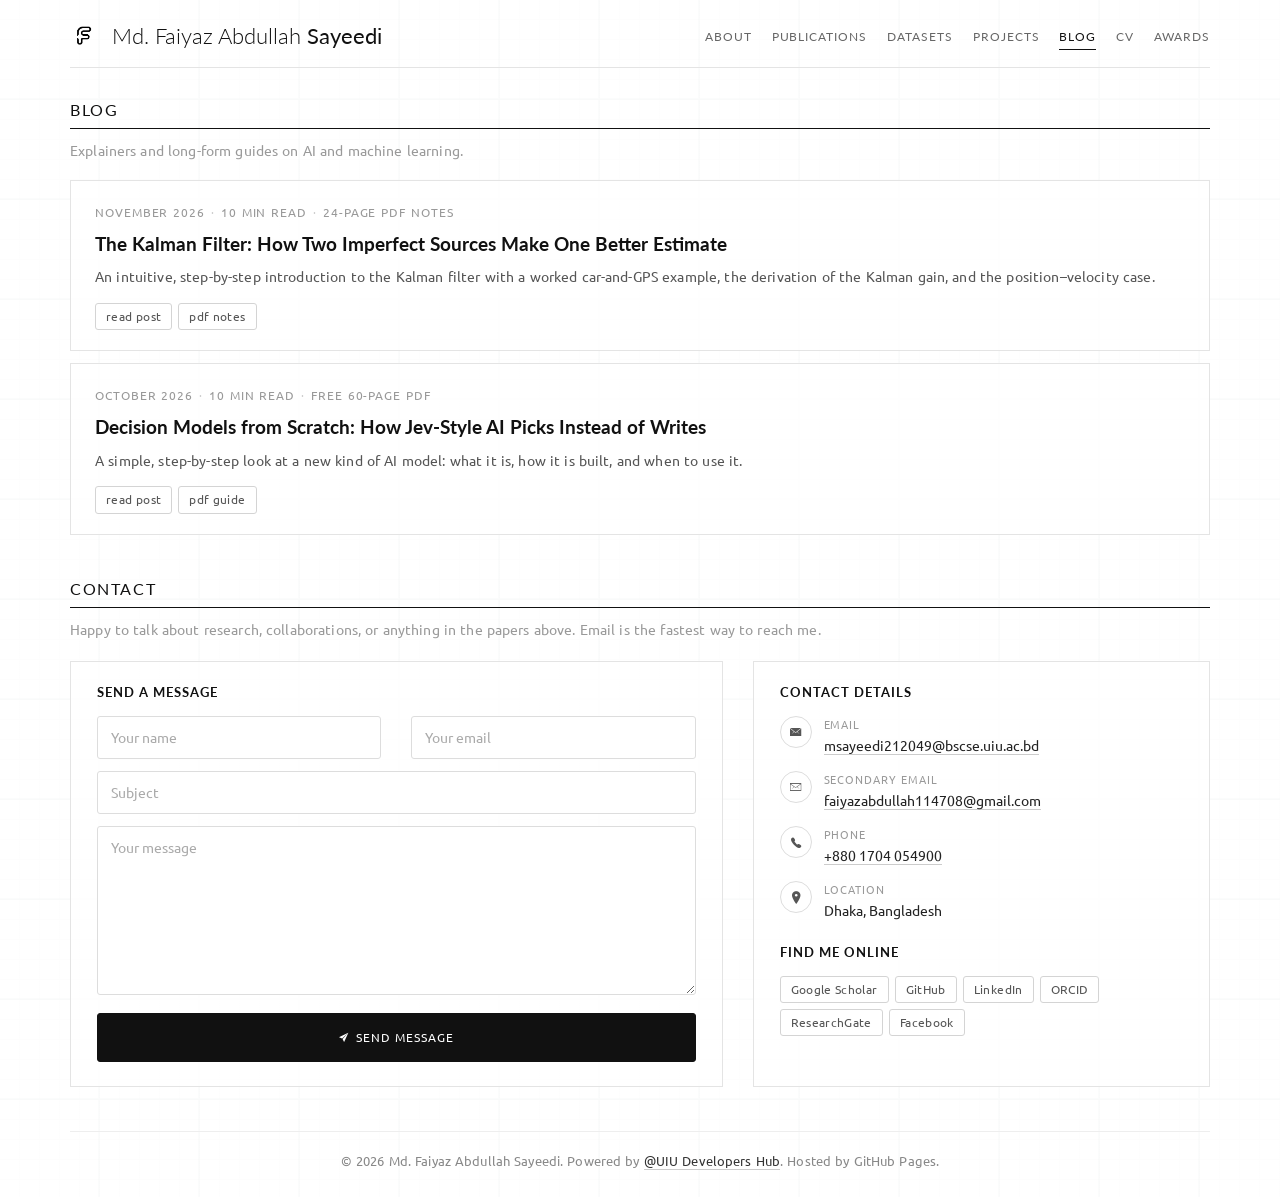
==== commit 038ec0db: "Kalman Filter Blog Updated" ====
--- a/blog/index.html
+++ b/blog/index.html
@@ -51,6 +51,15 @@
             <p class="section-note">Explainers and long-form guides on AI and machine learning.</p>
 
             <ul class="blog-list">
+                <li class="blog-card">
+                    <p class="blog-meta">November 2026<span class="dot">&middot;</span>10 min read<span class="dot">&middot;</span>24-page PDF notes</p>
+                    <h3 class="blog-card-title"><a href="kalman-filter.html">The Kalman Filter: How Two Imperfect Sources Make One Better Estimate</a></h3>
+                    <p class="blog-excerpt">An intuitive, step-by-step introduction to the Kalman filter with a worked car-and-GPS example, the derivation of the Kalman gain, and the position–velocity case.</p>
+                    <ul class="pub-links">
+                        <li><a href="kalman-filter.html">read post</a></li>
+                        <li><a href="Kalman_Filter_Notes.pdf" target="_blank" rel="noopener">pdf notes</a></li>
+                    </ul>
+                </li>
                 <li class="blog-card">
                     <p class="blog-meta">October 2026<span class="dot">&middot;</span>10 min read<span class="dot">&middot;</span>Free 60-page PDF</p>
                     <h3 class="blog-card-title"><a href="decision-models-from-scratch.html">Decision Models from Scratch: How Jev-Style AI Picks Instead of Writes</a></h3>
--- a/css/custom.css
+++ b/css/custom.css
@@ -2366,6 +2366,21 @@
 	margin: 0;
 }
 
+/* math (KaTeX); wide equations scroll sideways instead of breaking the layout */
+.article-body .math {
+	margin: 0 0 14px;
+	overflow-x: auto;
+	overflow-y: hidden;
+}
+
+.article-body .math .katex-display {
+	margin: 6px 0;
+}
+
+.article-body .katex {
+	font-size: 1.1em;
+}
+
 /* the one-line takeaway */
 .key-idea {
 	padding: 14px 18px;
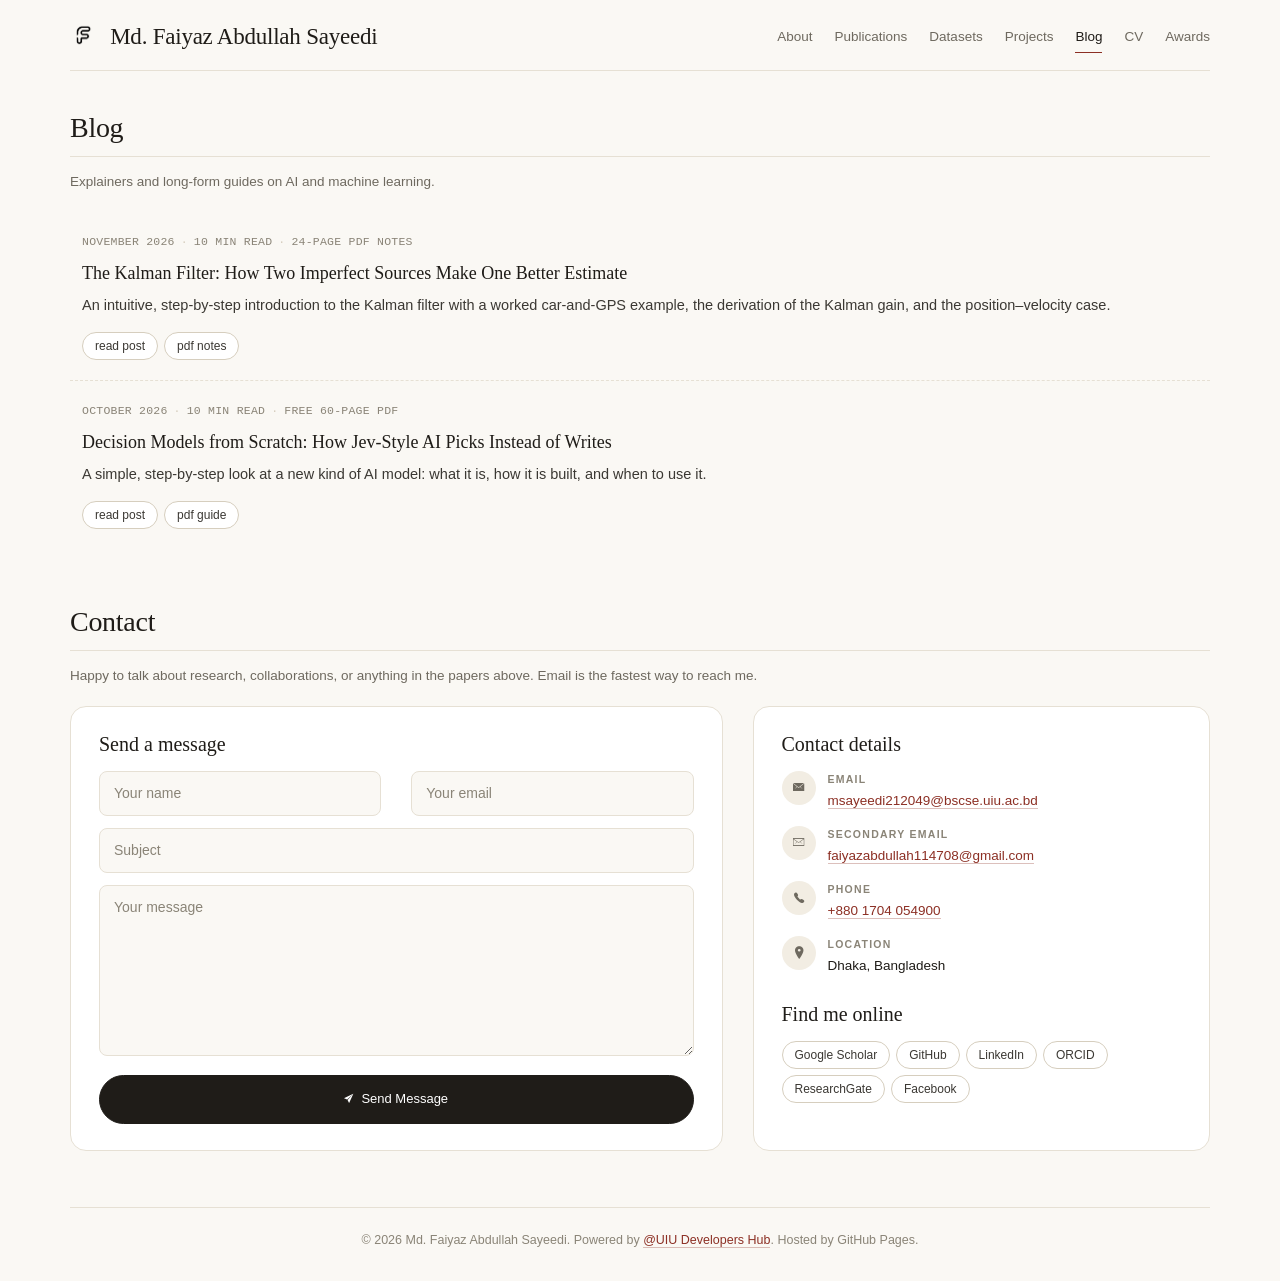
==== commit 343f95ab: "Email update" ====
--- a/blog/index.html
+++ b/blog/index.html
@@ -4,6 +4,9 @@
 <head>
     <meta charset="UTF-8">
     <meta name="viewport" content="width=device-width, initial-scale=1">
+    <!-- security: load scripts, styles and fonts only from this site and the services listed -->
+    <meta http-equiv="Content-Security-Policy"
+        content="default-src 'self'; script-src 'self'; style-src 'self' 'unsafe-inline' https://fonts.googleapis.com; font-src 'self' https://fonts.gstatic.com; img-src 'self' data: https:; connect-src 'self' https://formsubmit.co; form-action 'self' https://formsubmit.co; object-src 'none'; base-uri 'self'">
     <title>Md. Faiyaz Abdullah Sayeedi - Blog</title>
     <meta name="description" content="Blog posts and long-form guides by Md. Faiyaz Abdullah Sayeedi.">
     <link rel="icon" type="image/png" href="../img/icon.png">
@@ -85,21 +88,26 @@
                             <div class="col-md-7">
                                 <div class="contact-panel">
                                     <h3>Send a message</h3>
-                                    <form action="mailto:msayeedi212049@bscse.uiu.ac.bd" method="post" enctype="text/plain"
-                                        class="contact-form">
+                                    <form action="https://formsubmit.co/msayeedi212049@bscse.uiu.ac.bd" method="post"
+                                        class="contact-form" data-contact-form>
+                                        <input type="hidden" name="_subject" value="New message from your website">
+                                        <input type="hidden" name="_template" value="table">
+                                        <!-- spam trap: hidden from people; bots that fill it in are ignored -->
+                                        <div class="hp-field" aria-hidden="true"><input type="text" name="_honey" tabindex="-1" autocomplete="off"></div>
                                         <div class="row">
                                             <div class="col-sm-6">
-                                                <input type="text" name="name" placeholder="Your name" required>
+                                                <input type="text" name="name" placeholder="Your name" aria-label="Your name" autocomplete="name" maxlength="100" required>
                                             </div>
                                             <div class="col-sm-6">
-                                                <input type="email" name="email" placeholder="Your email" required>
+                                                <input type="email" name="email" placeholder="Your email" aria-label="Your email" autocomplete="email" maxlength="254" required>
                                             </div>
                                         </div>
-                                        <input type="text" name="subject" placeholder="Subject" required>
-                                        <textarea name="message" rows="7" placeholder="Your message" required></textarea>
+                                        <input type="text" name="subject" placeholder="Subject" aria-label="Subject" maxlength="150" required>
+                                        <textarea name="message" rows="7" placeholder="Your message" aria-label="Your message" maxlength="5000" required></textarea>
                                         <button type="submit" class="btn-contact">
                                             <span class="ion-ios-paperplane"></span>Send Message
                                         </button>
+                                        <p class="form-status" role="status" aria-live="polite" hidden></p>
                                     </form>
                                 </div>
                             </div>
--- a/css/custom.css
+++ b/css/custom.css
@@ -38,26 +38,35 @@
  * 1.0 - Fonts & design tokens
  */
 
-@import url(https://fonts.googleapis.com/css?family=Lato:300,400,700&display=swap);
-@import url(https://fonts.googleapis.com/css?family=Ubuntu:300,400,500&display=swap);
+@import url(https://fonts.googleapis.com/css2?family=Inter:wght@400;500;600&family=Newsreader:ital,opsz,wght@0,6..72,400;0,6..72,500;1,6..72,400&display=swap);
 
 :root {
-	/* colour */
-	--ink: #111;
-	--text: #444;
-	--muted: #666;
-	--subtle: #999;
-	--line: #e4e4e4;
-	--line-soft: #eee;
-	--line-strong: #d4d4d4;
-	--surface: rgba(255, 255, 255, 0.8);
-	--hover: #fafafa;
-	--tint: #f5f5f5;
-
-	/* type */
-	--font-head: 'Lato', sans-serif;
-	--font-body: 'Ubuntu', sans-serif;
-	--font-mono: Menlo, Monaco, Consolas, "Courier New", monospace;
+	/* colour: warm off-white paper, white cards, near-black ink, one deep-red accent */
+	--bg: #faf8f4;
+	--surface: #ffffff;
+	--ink: #1f1c18;
+	--text: #3b3833;
+	--muted: #6e695f;
+	--subtle: #8a8477;
+	--line: #e6e0d4;
+	--line-soft: #efeae1;
+	--line-strong: #d6cebe;
+	--hover: #f6f2ea;
+	--tint: #f2ede3;
+	--accent: #8c2f24;
+	--accent-line: rgba(140, 47, 36, 0.3);
+	--accent-tint: #f6ebe7;
+
+	/* one colour per research-interest card */
+	--c-red: #8c2f24;
+	--c-teal: #2e5f63;
+	--c-navy: #33497d;
+	--c-amber: #8a6418;
+
+	/* type: serif for names and headings, sans for reading, mono for dates */
+	--font-serif: 'Newsreader', Georgia, 'Times New Roman', serif;
+	--font-sans: 'Inter', -apple-system, BlinkMacSystemFont, 'Segoe UI', Roboto, sans-serif;
+	--font-mono: ui-monospace, SFMono-Regular, Menlo, Consolas, 'Liberation Mono', monospace;
 	--fs-2xs: 10.5px;
 	--fs-xs: 11.5px;
 	--fs-sm: 12.5px;
@@ -65,14 +74,12 @@
 	--fs-base: 14.5px;
 
 	/* shape & motion */
-	--radius: 3px;
-	--shadow: 0 6px 18px rgba(0, 0, 0, 0.06);
+	--radius-lg: 16px;
+	--radius: 12px;
+	--radius-sm: 8px;
+	--pill: 999px;
+	--shadow: 0 1px 2px rgba(31, 28, 24, 0.04), 0 10px 28px rgba(31, 28, 24, 0.07);
 	--ease: 0.2s ease;
-
-	/* graph-paper background */
-	--bg-color: #fff;
-	--line-color-1: rgba(54, 102, 102, 0.019);
-	--line-color-2: rgba(169, 169, 169, 0.019);
 }
 
 /**
@@ -85,18 +92,17 @@
 
 body {
 	color: var(--text);
-	font-family: var(--font-head);
+	background-color: var(--bg);
+	font-family: var(--font-sans);
 	font-size: var(--fs-base);
 	line-height: 1.6;
-}
-
+	-webkit-font-smoothing: antialiased;
+	-moz-osx-font-smoothing: grayscale;
+}
+
+/* the body keeps its old class name; the page is now plain off-white paper */
 .graph-paper {
-	height: 100%;
-	background-color: var(--bg-color);
-	background-image:
-		conic-gradient(at calc(100% - 2px) calc(100% - 2px), var(--line-color-1) 270deg, #0000 0),
-		conic-gradient(at calc(100% - 1px) calc(100% - 1px), var(--line-color-2) 270deg, #0000 0);
-	background-size: 100px 100px, 20px 20px;
+	background-color: var(--bg);
 }
 
 h1,
@@ -109,13 +115,13 @@
 }
 
 a {
-	color: #333;
+	color: var(--ink);
 	transition: color var(--ease), border-color var(--ease), background-color var(--ease);
 }
 
 a:hover,
 a:focus {
-	color: #000;
+	color: var(--accent);
 	text-decoration: none;
 }
 
@@ -127,33 +133,34 @@
 a:focus-visible,
 button:focus-visible,
 summary:focus-visible {
-	outline: 2px solid var(--ink);
+	outline: 2px solid var(--accent);
 	outline-offset: 2px;
+	border-radius: 4px;
 }
 
 ::selection {
-	background-color: #e8e8e8;
+	color: var(--ink);
+	background-color: var(--accent-tint);
 }
 
 p {
-	font-family: var(--font-body);
+	font-family: var(--font-sans);
 	font-size: var(--fs-base);
 	line-height: 1.7;
-	letter-spacing: 0.01em;
-	word-spacing: 1px;
 }
 
 /**
  * 3.0 - Shared components
  */
 
-/* links inside running text */
+/* links inside running text: accent colour with a light underline */
 .bio a,
 .fact-meta a,
 .fact-value a,
 .news-text a,
 .section-note a,
 .interest-grid p a,
+.tl-where a,
 .tl-meta a,
 .cv-list a,
 .cd-value a,
@@ -162,8 +169,8 @@
 .article-body li a,
 .article-sources a,
 .copyright a {
-	color: #333;
-	border-bottom: 1px solid #ccc;
+	color: var(--accent);
+	border-bottom: 1px solid var(--accent-line);
 }
 
 .bio a:hover,
@@ -172,6 +179,7 @@
 .news-text a:hover,
 .section-note a:hover,
 .interest-grid p a:hover,
+.tl-where a:hover,
 .tl-meta a:hover,
 .cv-list a:hover,
 .cd-value a:hover,
@@ -180,11 +188,11 @@
 .article-body li a:hover,
 .article-sources a:hover,
 .copyright a:hover {
-	color: #000;
-	border-bottom-color: #000;
-}
-
-/* outline chips: profile links, paper links, toggles, small actions */
+	color: var(--accent);
+	border-bottom-color: var(--accent);
+}
+
+/* pill chips: profile links, paper links, toggles, small actions */
 .profile-links a,
 .pub-links a,
 .pub-toggle,
@@ -192,16 +200,15 @@
 .callout-actions a,
 .venue {
 	display: inline-block;
-	padding: 3px 10px;
-	font-family: var(--font-body);
+	padding: 4px 12px;
+	font-family: var(--font-sans);
 	font-size: 12px;
-	font-weight: 400;
-	line-height: 1.6;
-	letter-spacing: 0.03em;
-	color: #555;
-	background: #fff;
+	font-weight: 500;
+	line-height: 1.5;
+	color: var(--text);
+	background: var(--surface);
 	border: 1px solid var(--line-strong);
-	border-radius: var(--radius);
+	border-radius: var(--pill);
 	transition: background-color var(--ease), border-color var(--ease), color var(--ease);
 }
 
@@ -217,9 +224,9 @@
 .callout-actions a:hover,
 .callout-actions a:focus,
 .venue:hover {
-	color: #fff;
-	background: var(--ink);
-	border-color: var(--ink);
+	color: var(--accent);
+	background: var(--accent-tint);
+	border-color: var(--accent);
 }
 
 .pub-toggle {
@@ -229,9 +236,7 @@
 .phd-actions a,
 .callout-actions a {
 	padding: 6px 14px;
-	font-size: var(--fs-xs);
-	letter-spacing: 0.06em;
-	text-transform: uppercase;
+	font-size: var(--fs-sm);
 }
 
 .callout-actions [class^="ion-"] {
@@ -245,18 +250,17 @@
 .btn-contact,
 .btn-ink {
 	display: inline-block;
-	padding: 11px 28px;
-	font-family: var(--font-body);
-	font-size: 12px;
+	padding: 11px 24px;
+	font-family: var(--font-sans);
+	font-size: 13px;
+	font-weight: 500;
 	line-height: 1.5;
-	letter-spacing: 0.08em;
-	text-transform: uppercase;
 	color: #fff;
 	background: var(--ink);
 	border: 1px solid var(--ink);
-	border-radius: var(--radius);
+	border-radius: var(--pill);
 	cursor: pointer;
-	transition: background-color var(--ease), color var(--ease);
+	transition: background-color var(--ease), border-color var(--ease), color var(--ease);
 }
 
 .btn-cv:hover,
@@ -265,8 +269,9 @@
 .btn-contact:focus,
 .btn-ink:hover,
 .btn-ink:focus {
-	color: var(--ink);
-	background: #fff;
+	color: #fff;
+	background: var(--accent);
+	border-color: var(--accent);
 }
 
 .btn-contact [class^="ion-"],
@@ -276,24 +281,32 @@
 	vertical-align: -1px;
 }
 
-/* cards that lift on hover */
+/* white rounded cards on the off-white page */
 .interest-grid li,
 .award-grid li,
 .metrics li,
-.blog-card,
-.duo > li {
+.duo > li,
+.fact {
 	background: var(--surface);
 	border: 1px solid var(--line);
-	transition: border-color 0.25s ease, transform 0.25s ease, box-shadow 0.25s ease;
+	border-radius: var(--radius-lg);
+	transition: border-color 0.25s ease, box-shadow 0.25s ease, transform 0.25s ease;
 }
 
 .interest-grid li:hover,
 .award-grid li:hover,
 .metrics li:hover,
-.blog-card:hover,
+.duo > li:hover,
+.fact:hover {
+	border-color: var(--line-strong);
+	box-shadow: var(--shadow);
+}
+
+/* small cards also lift a little */
+.interest-grid li:hover,
+.award-grid li:hover,
+.metrics li:hover,
 .duo > li:hover {
-	border-color: var(--ink);
-	box-shadow: var(--shadow);
 	transform: translateY(-2px);
 }
 
@@ -306,16 +319,17 @@
 	align-items: center;
 	justify-content: space-between;
 	gap: 20px;
-	padding: 22px 0 16px;
+	padding: 22px 0 18px;
 	border-bottom: 1px solid var(--line);
 }
 
 .site-brand {
 	display: inline-block;
-	font-family: var(--font-head);
-	font-size: 22px;
-	font-weight: 300;
+	font-family: var(--font-serif);
+	font-size: 23px;
+	font-weight: 500;
 	line-height: 1.3;
+	letter-spacing: -0.01em;
 	color: var(--ink);
 	white-space: nowrap;
 }
@@ -325,15 +339,11 @@
 	color: var(--ink);
 }
 
-.site-brand span {
-	font-weight: 400;
-}
-
 .logo-icon {
-	height: 1.15em;
+	height: 1.05em;
 	width: auto;
 	margin-right: 10px;
-	vertical-align: -0.2em;
+	vertical-align: -0.15em;
 	transition: transform 0.3s ease;
 }
 
@@ -343,7 +353,7 @@
 
 .site-nav ul {
 	display: flex;
-	gap: 20px;
+	gap: 22px;
 	margin: 0;
 	padding: 0;
 	list-style: none;
@@ -353,12 +363,10 @@
 .site-nav .current {
 	position: relative;
 	display: inline-block;
-	padding: 3px 0;
-	font-family: var(--font-head);
-	font-size: 12px;
-	font-weight: 400;
-	letter-spacing: 0.08em;
-	text-transform: uppercase;
+	padding: 4px 0;
+	font-family: var(--font-sans);
+	font-size: var(--fs-md);
+	font-weight: 500;
 	white-space: nowrap;
 	color: var(--muted);
 }
@@ -371,7 +379,7 @@
 	right: 0;
 	bottom: -1px;
 	height: 1px;
-	background: var(--ink);
+	background: var(--accent);
 	transform: scaleX(0);
 	transform-origin: left center;
 	transition: transform 0.25s ease;
@@ -402,17 +410,16 @@
 
 @media (max-width: 1199px) {
 	.site-brand {
-		font-size: 20px;
+		font-size: 21px;
 	}
 
 	.site-nav ul {
-		gap: 15px;
+		gap: 16px;
 	}
 
 	.site-nav a,
 	.site-nav .current {
-		font-size: 11.5px;
-		letter-spacing: 0.06em;
+		font-size: 13px;
 	}
 }
 
@@ -422,7 +429,7 @@
 	}
 
 	.site-brand {
-		font-size: 19px;
+		font-size: 20px;
 	}
 
 	.site-nav {
@@ -436,7 +443,7 @@
 
 @media (max-width: 380px) {
 	.site-brand {
-		font-size: 16px;
+		font-size: 17px;
 	}
 
 	.logo-icon {
@@ -458,7 +465,7 @@
 	display: flex;
 	align-items: center;
 	justify-content: center;
-	background: #fff;
+	background: var(--bg);
 	opacity: 0;
 	visibility: hidden;
 	transition: opacity 0.3s ease, visibility 0s linear 0.3s;
@@ -513,10 +520,9 @@
 .overlay nav .current {
 	display: inline-block;
 	padding: 6px 2px;
-	font-family: var(--font-head);
-	font-size: 22px;
-	font-weight: 300;
-	letter-spacing: 0.02em;
+	font-family: var(--font-serif);
+	font-size: 26px;
+	font-weight: 400;
 	color: var(--muted);
 	border-bottom: 1px solid transparent;
 }
@@ -524,13 +530,13 @@
 .overlay nav a:hover,
 .overlay nav a:focus {
 	color: var(--ink);
-	border-bottom-color: var(--ink);
+	border-bottom-color: var(--accent);
 }
 
 .overlay nav .current {
-	font-weight: 400;
-	color: var(--ink);
-	border-bottom-color: var(--ink);
+	font-weight: 500;
+	color: var(--ink);
+	border-bottom-color: var(--accent);
 }
 
 body.menu-open {
@@ -542,11 +548,11 @@
  */
 
 .content-body {
-	padding: 32px 0 44px;
+	padding: 40px 0 56px;
 }
 
 .section {
-	margin-top: 44px;
+	margin-top: 56px;
 }
 
 .section-title {
@@ -555,47 +561,50 @@
 	align-items: baseline;
 	justify-content: space-between;
 	gap: 8px;
-	margin: 0 0 6px;
-	padding-bottom: 8px;
-	font-family: var(--font-head);
-	font-size: 16px;
+	margin: 0 0 18px;
+	padding-bottom: 12px;
+	font-family: var(--font-serif);
+	font-size: 28px;
 	font-weight: 400;
-	line-height: 1.3;
-	letter-spacing: 0.1em;
-	text-transform: uppercase;
-	color: var(--ink);
-	border-bottom: 1px solid var(--ink);
+	line-height: 1.2;
+	letter-spacing: -0.01em;
+	color: var(--ink);
+	border-bottom: 1px solid var(--line);
 }
 
 /* later headings on single-column pages (CV, awards) */
 .section-title ~ .section-title {
-	margin-top: 40px;
+	margin-top: 52px;
 }
 
 .section-more {
-	font-family: var(--font-body);
-	font-size: var(--fs-sm);
-	letter-spacing: 0.02em;
-	text-transform: none;
+	font-family: var(--font-sans);
+	font-size: 13px;
+	letter-spacing: 0;
 	white-space: nowrap;
 	color: var(--muted);
 }
 
+a.section-more {
+	border-bottom: 1px solid var(--line-strong);
+}
+
 a.section-more:hover,
 a.section-more:focus {
-	color: var(--ink);
+	color: var(--accent);
+	border-bottom-color: var(--accent);
 }
 
 .section-note {
-	margin: 10px 0 16px;
-	font-family: var(--font-body);
+	margin: -4px 0 18px;
+	font-family: var(--font-sans);
 	font-size: var(--fs-md);
-	color: var(--subtle);
+	color: var(--muted);
 }
 
 .list-wrap {
 	min-height: 40vh;
-	margin-top: 22px;
+	margin-top: 26px;
 }
 
 /* two-column rows on the home page */
@@ -627,7 +636,13 @@
 
 @media (max-width: 991px) {
 	.split > [class*="col-md-"] + [class*="col-md-"] {
-		margin-top: 44px;
+		margin-top: 56px;
+	}
+}
+
+@media (max-width: 767px) {
+	.section-title {
+		font-size: 24px;
 	}
 }
 
@@ -635,132 +650,105 @@
  * 7.0 - Home: profile & PhD callout
  */
 
-.profile {
-	padding: 26px 28px 24px;
-	background: var(--surface);
-	border: 1px solid var(--line-soft);
-}
-
-/* identity column (photo, affiliation, email, profiles) beside the about column */
+/* the introduction sits directly on the page: photo and links beside the bio */
 .profile-grid {
 	display: grid;
 	grid-template-columns: minmax(0, 1fr);
-	gap: 22px;
+	gap: 30px;
 }
 
 .profile-main {
-	display: flex;
-	flex-direction: column;
-	gap: 14px;
 	min-width: 0;
 }
 
-.profile-main > * {
-	margin: 0;
-}
-
-/* the last box stretches so both columns end on the same line */
-.profile-main > :last-child {
-	flex: 1 1 auto;
-}
-
 .profile-photo-wrap {
-	margin-bottom: 14px;
+	margin-bottom: 22px;
 	text-align: center;
 }
 
 .profile-photo {
 	width: 100%;
-	max-width: 220px;
-	padding: 4px;
-	background: #fff;
-	border: 1px solid var(--line);
-	border-radius: var(--radius);
-	transition: border-color 0.25s ease, box-shadow 0.25s ease;
+	max-width: 200px;
+	border-radius: var(--radius-lg);
+	box-shadow: var(--shadow);
+	transition: transform 0.3s ease, box-shadow 0.3s ease;
 }
 
 .profile-photo:hover {
-	border-color: var(--ink);
-	box-shadow: var(--shadow);
-}
-
+	box-shadow: 0 14px 34px rgba(31, 28, 24, 0.13);
+	transform: translateY(-2px);
+}
+
+/* the role line, set as a small accent kicker above the bio */
 .profile-affiliation {
-	margin: 0 0 10px;
-	font-size: var(--fs-md);
-	font-weight: 500;
-	line-height: 1.55;
-	color: var(--ink);
-}
-
-.profile-email {
 	margin: 0 0 16px;
-}
-
-/* tablet: one identity row (photo | details), then the about column at full width */
-@media (min-width: 768px) and (max-width: 991px) {
-	.profile-side {
-		display: grid;
-		grid-template-columns: 170px minmax(0, 1fr);
-		grid-template-rows: auto auto 1fr;
-		column-gap: 24px;
-		align-items: start;
-	}
-
-	.profile-side .profile-photo-wrap {
-		grid-row: 1 / span 3;
-		margin-bottom: 0;
-	}
-
-	.profile-photo {
-		max-width: none;
-	}
-}
-
-/* desktop: identity column beside the about column */
-@media (min-width: 992px) {
-	.profile-grid {
-		grid-template-columns: 240px minmax(0, 1fr);
-		gap: 30px;
-	}
-
-	.profile-photo-wrap {
-		text-align: left;
-	}
-
-	.profile-photo {
-		max-width: none;
-	}
-}
-
-.profile-email code {
-	display: inline-block;
-	padding: 3px 9px;
-	font-family: var(--font-mono);
+	font-family: var(--font-sans);
 	font-size: 12px;
-	letter-spacing: 0.02em;
-	white-space: normal;
-	color: #444;
-	background: var(--tint);
-	border: 1px solid var(--line);
-	border-radius: var(--radius);
-}
-
-.link-group + .link-group {
-	margin-top: 10px;
-	padding-top: 10px;
-	border-top: 1px dashed var(--line-soft);
+	font-weight: 600;
+	line-height: 1.6;
+	letter-spacing: 0.14em;
+	text-transform: uppercase;
+	color: var(--accent);
+}
+
+.profile-link-groups {
+	display: grid;
+	gap: 18px;
 }
 
 .link-group-label {
 	display: block;
-	margin-bottom: 7px;
-	font-family: var(--font-body);
+	margin-bottom: 8px;
+	font-family: var(--font-sans);
 	font-size: var(--fs-2xs);
+	font-weight: 600;
 	letter-spacing: 0.14em;
 	text-transform: uppercase;
 	color: var(--subtle);
 }
 
+/* icon + label list, one profile per line */
+.icon-links {
+	margin: 0;
+	padding: 0;
+	list-style: none;
+}
+
+.icon-links li {
+	margin: 0 0 3px;
+}
+
+.icon-links a {
+	display: inline-flex;
+	align-items: center;
+	gap: 10px;
+	font-size: var(--fs-md);
+	color: var(--text);
+}
+
+.icon-links .icon {
+	flex: 0 0 18px;
+	font-size: 16px;
+	line-height: 1;
+	text-align: center;
+	color: var(--subtle);
+	transition: color var(--ease);
+}
+
+.icon-links .icon-x {
+	font-family: var(--font-sans);
+	font-size: 14px;
+	font-weight: 600;
+}
+
+.icon-links a:hover,
+.icon-links a:focus,
+.icon-links a:hover .icon,
+.icon-links a:focus .icon {
+	color: var(--accent);
+}
+
+/* the contact panel keeps its links as chips */
 .profile-links {
 	display: flex;
 	flex-wrap: wrap;
@@ -775,33 +763,31 @@
 .callout {
 	display: flex;
 	align-items: flex-start;
-	gap: 16px;
-	padding: 18px 22px;
-	background: var(--tint);
+	gap: 14px;
+	padding: 18px 20px;
+	background: var(--surface);
 	border: 1px solid var(--line);
-	border-left: 3px solid var(--ink);
+	border-left: 3px solid var(--accent);
 	border-radius: var(--radius);
 }
 
 .phd-icon,
 .callout-icon {
 	flex: 0 0 auto;
-	width: 38px;
-	height: 38px;
+	width: 36px;
+	height: 36px;
 	line-height: 36px;
 	text-align: center;
-	font-size: 19px;
-	color: #333;
-	background: #fff;
-	border: 1px solid #d8d8d8;
+	font-size: 17px;
+	color: var(--accent);
+	background: var(--accent-tint);
 	border-radius: 50%;
-	transition: background-color var(--ease), border-color var(--ease), color var(--ease);
+	transition: background-color var(--ease), color var(--ease);
 }
 
 .phd-callout:hover .phd-icon {
 	color: #fff;
-	background: var(--ink);
-	border-color: var(--ink);
+	background: var(--accent);
 }
 
 .phd-body,
@@ -812,23 +798,21 @@
 
 .phd-label {
 	display: inline-block;
-	margin-bottom: 8px;
-	padding: 2px 8px;
-	font-family: var(--font-body);
-	font-size: 10px;
-	letter-spacing: 0.16em;
+	margin-bottom: 6px;
+	font-family: var(--font-sans);
+	font-size: var(--fs-2xs);
+	font-weight: 600;
+	letter-spacing: 0.14em;
 	text-transform: uppercase;
-	color: #fff;
-	background: var(--ink);
-	border-radius: 2px;
+	color: var(--accent);
 }
 
 .phd-title {
 	margin: 0 0 6px;
-	font-family: var(--font-head);
-	font-size: 17px;
-	font-weight: 700;
-	line-height: 1.4;
+	font-family: var(--font-serif);
+	font-size: 21px;
+	font-weight: 500;
+	line-height: 1.3;
 	color: var(--ink);
 }
 
@@ -836,11 +820,11 @@
 	margin: 0;
 	font-size: 14px;
 	line-height: 1.7;
-	color: #555;
+	color: var(--text);
 }
 
 .phd-text strong {
-	font-weight: 500;
+	font-weight: 600;
 	color: var(--ink);
 }
 
@@ -852,35 +836,56 @@
 	margin-top: 14px;
 }
 
+/* tablet: one identity row (photo | links), then the bio at full width */
+@media (min-width: 768px) and (max-width: 991px) {
+	.profile-side {
+		display: grid;
+		grid-template-columns: 180px minmax(0, 1fr);
+		column-gap: 30px;
+		align-items: start;
+	}
+
+	.profile-side .profile-photo-wrap {
+		grid-row: 1 / span 2;
+		margin-bottom: 0;
+	}
+
+	.profile-photo {
+		max-width: none;
+	}
+
+	.profile-link-groups {
+		grid-template-columns: 1fr 1fr;
+	}
+}
+
+/* desktop: photo and links in a column beside the bio */
+@media (min-width: 992px) {
+	.profile-grid {
+		grid-template-columns: 230px minmax(0, 1fr);
+		gap: 48px;
+	}
+
+	.profile-photo-wrap {
+		text-align: left;
+	}
+
+	.profile-photo {
+		max-width: none;
+	}
+}
+
 @media (max-width: 767px) {
-	.profile {
-		padding: 20px 16px 18px;
-	}
-
 	.profile-photo {
 		max-width: 170px;
 	}
 
-	.profile-affiliation,
-	.profile-email,
-	.link-group-label {
-		text-align: center;
-	}
-
-	.profile-links {
-		justify-content: center;
+	.profile-link-groups {
+		grid-template-columns: 1fr 1fr;
 	}
 
 	.phd-callout {
-		flex-direction: column;
-		align-items: center;
-		gap: 10px;
-		padding: 18px 16px;
-		text-align: center;
-	}
-
-	.phd-actions {
-		justify-content: center;
+		padding: 16px;
 	}
 }
 
@@ -888,43 +893,89 @@
  * 8.0 - Home: bio, facts & metrics
  */
 
-.bio-box {
-	padding: 18px 22px;
-	background: var(--surface);
-	border: 1px solid var(--line-soft);
-	border-left: 2px solid #ddd;
-	border-radius: var(--radius);
-	transition: border-left-color 0.25s ease, background-color 0.25s ease;
-}
-
-.bio-box:hover {
-	background: var(--hover);
-	border-left-color: var(--ink);
-}
-
-.bio-lead {
-	margin: 0;
+.bio p {
+	margin: 0 0 14px;
 	font-size: 15px;
-	line-height: 1.8;
-	color: #333;
-}
-
-/* animated marker highlight */
+	line-height: 1.75;
+	color: var(--text);
+}
+
+.bio p:last-child {
+	margin-bottom: 0;
+}
+
+.bio strong {
+	font-weight: 600;
+	color: var(--ink);
+}
+
+/* a project name inside running text, set in the serif face */
+.project-title {
+	font-family: var(--font-serif);
+	font-size: 1.1em;
+	font-weight: 500;
+	color: var(--ink);
+}
+
+/* citation marker such as [C1]; links to the paper on the Publications page */
+a.cite,
+.bio a.cite {
+	font-family: var(--font-mono);
+	font-size: 0.82em;
+	white-space: nowrap;
+	color: var(--accent);
+	border-bottom: 1px dotted var(--accent-line);
+}
+
+a.cite:hover,
+a.cite:focus,
+.bio a.cite:hover,
+.bio a.cite:focus {
+	border-bottom-style: solid;
+	border-bottom-color: var(--accent);
+}
+
+/* one bracket holding one or more citations, e.g. [C1, C2, C8] */
+.cite-group {
+	font-family: var(--font-mono);
+	font-size: 0.82em;
+	white-space: nowrap;
+	color: var(--accent);
+}
+
+.cite-group a.cite,
+.bio .cite-group a.cite {
+	font-size: inherit;
+	border-bottom: 1px dotted var(--accent-line);
+}
+
+.cite-group a.cite:hover,
+.cite-group a.cite:focus {
+	border-bottom-style: solid;
+	border-bottom-color: var(--accent);
+}
+
+/* soft marker highlight */
 .hl {
-	position: relative;
-	padding: 0 2px;
+	padding: 0 1px;
 	font-weight: 500;
 	color: var(--ink);
-	background-image: linear-gradient(#e9e9e9, #e9e9e9);
+	background-image: linear-gradient(var(--accent-tint), var(--accent-tint));
 	background-repeat: no-repeat;
 	background-position: 0 88%;
-	background-size: 100% 34%;
+	background-size: 100% 40%;
 	transition: background-size 0.28s ease;
 }
 
-.bio-lead:hover .hl,
+.bio:hover .hl,
 .hl:hover {
 	background-size: 100% 100%;
+}
+
+.bio-aside {
+	margin: 20px 0 22px;
+	padding-top: 18px;
+	border-top: 1px dashed var(--line);
 }
 
 .aside-text {
@@ -935,15 +986,15 @@
 }
 
 .aside-text strong {
-	font-weight: 500;
+	font-weight: 600;
 	color: var(--ink);
 }
 
 .hobby-chips {
 	display: flex;
 	flex-wrap: wrap;
-	gap: 6px;
-	margin: 12px 0 0;
+	gap: 8px;
+	margin: 14px 0 0;
 	padding: 0;
 	list-style: none;
 }
@@ -951,23 +1002,22 @@
 .hobby-chips li {
 	display: inline-flex;
 	align-items: center;
-	gap: 6px;
-	padding: 3px 12px 3px 9px;
-	font-family: var(--font-body);
-	font-size: 12px;
-	letter-spacing: 0.02em;
-	color: #444;
-	background: #fff;
-	border: 1px solid #e0e0e0;
-	border-radius: 20px;
+	gap: 7px;
+	padding: 5px 14px 5px 11px;
+	font-size: 12.5px;
+	font-weight: 500;
+	color: var(--text);
+	background: var(--surface);
+	border: 1px solid var(--line-strong);
+	border-radius: var(--pill);
 	cursor: default;
 	transition: background-color 0.25s ease, border-color 0.25s ease, color 0.25s ease, transform 0.25s ease;
 }
 
 .hobby-chips li:hover {
-	color: #fff;
-	background: var(--ink);
-	border-color: var(--ink);
+	color: var(--accent);
+	background: var(--accent-tint);
+	border-color: var(--accent);
 	transform: translateY(-2px);
 }
 
@@ -985,8 +1035,8 @@
 .fact-grid {
 	display: grid;
 	grid-template-columns: 1fr;
-	gap: 10px;
-	margin: 18px 0 0;
+	gap: 12px;
+	margin: 40px 0 0;
 	padding: 0;
 	list-style: none;
 }
@@ -995,36 +1045,25 @@
 	display: flex;
 	align-items: flex-start;
 	gap: 14px;
-	padding: 14px 16px;
-	background: var(--surface);
-	border: 1px solid var(--line-soft);
-	border-left: 2px solid #ddd;
-	transition: border-left-color 0.25s ease, background-color 0.25s ease;
-}
-
-.fact:hover {
-	background: var(--hover);
-	border-left-color: var(--ink);
+	padding: 18px 20px;
 }
 
 .fact-icon {
 	flex: 0 0 auto;
-	width: 34px;
-	height: 34px;
-	line-height: 32px;
+	width: 36px;
+	height: 36px;
+	line-height: 36px;
 	text-align: center;
 	font-size: 17px;
-	color: #555;
-	background: #fff;
-	border: 1px solid #e0e0e0;
+	color: var(--muted);
+	background: var(--tint);
 	border-radius: 50%;
-	transition: background-color var(--ease), border-color var(--ease), color var(--ease);
+	transition: background-color var(--ease), color var(--ease);
 }
 
 .fact:hover .fact-icon {
 	color: #fff;
-	background: var(--ink);
-	border-color: var(--ink);
+	background: var(--accent);
 }
 
 .fact-body {
@@ -1034,9 +1073,9 @@
 
 .fact-label {
 	display: block;
-	margin-bottom: 4px;
-	font-family: var(--font-body);
+	margin-bottom: 5px;
 	font-size: var(--fs-2xs);
+	font-weight: 600;
 	letter-spacing: 0.14em;
 	text-transform: uppercase;
 	color: var(--subtle);
@@ -1044,17 +1083,15 @@
 
 .fact-value {
 	display: block;
-	font-family: var(--font-head);
 	font-size: 14.5px;
-	font-weight: 700;
+	font-weight: 600;
 	line-height: 1.5;
 	color: var(--ink);
 }
 
 .fact-meta {
 	display: block;
-	margin-top: 4px;
-	font-family: var(--font-body);
+	margin-top: 5px;
 	font-size: 13px;
 	line-height: 1.65;
 	color: var(--muted);
@@ -1066,7 +1103,7 @@
 
 .venue {
 	margin: 0 5px 5px 0;
-	padding: 2px 8px;
+	padding: 2px 10px;
 	font-size: var(--fs-xs);
 	cursor: default;
 }
@@ -1074,36 +1111,36 @@
 .metrics {
 	display: grid;
 	grid-template-columns: repeat(4, 1fr);
-	gap: 10px;
-	margin: 18px 0 0;
+	gap: 12px;
+	margin: 12px 0 0;
 	padding: 0;
 	list-style: none;
 }
 
 .metrics li {
-	padding: 14px 10px;
+	padding: 18px 12px 16px;
 	text-align: center;
 }
 
 .metrics .num {
 	display: block;
-	font-family: var(--font-head);
-	font-size: 22px;
-	font-weight: 700;
-	line-height: 1.2;
+	font-family: var(--font-serif);
+	font-size: 32px;
+	font-weight: 500;
+	line-height: 1.1;
 	color: var(--ink);
 }
 
 /* overrides Bootstrap's .label badge */
 .metrics .label {
 	display: block;
-	margin-top: 4px;
+	margin-top: 6px;
 	padding: 0;
-	font-family: var(--font-body);
-	font-size: 11px;
-	font-weight: 400;
+	font-family: var(--font-sans);
+	font-size: var(--fs-2xs);
+	font-weight: 600;
 	line-height: 1.4;
-	letter-spacing: 0.06em;
+	letter-spacing: 0.12em;
 	text-transform: uppercase;
 	white-space: normal;
 	color: var(--subtle);
@@ -1121,10 +1158,6 @@
 }
 
 @media (max-width: 767px) {
-	.bio-box {
-		padding: 16px;
-	}
-
 	.fact {
 		flex-direction: column;
 		gap: 10px;
@@ -1133,10 +1166,6 @@
 	.metrics {
 		grid-template-columns: repeat(2, 1fr);
 	}
-
-	.hobby-chips {
-		justify-content: center;
-	}
 }
 
 /**
@@ -1144,29 +1173,28 @@
  */
 
 .news-feed {
-	max-height: 420px;
+	max-height: 440px;
 	overflow-y: auto;
-	padding: 4px 6px 4px 2px;
-	background: var(--surface);
-	border: 1px solid var(--line-soft);
-	border-top: none;
+	padding: 0 10px 0 0;
+	scrollbar-width: thin;
+	scrollbar-color: var(--line-strong) transparent;
 }
 
 .news-feed::-webkit-scrollbar {
-	width: 6px;
+	width: 5px;
 }
 
 .news-feed::-webkit-scrollbar-track {
-	background: #f4f4f4;
+	background: transparent;
 }
 
 .news-feed::-webkit-scrollbar-thumb {
-	background: #ccc;
+	background: var(--line-strong);
 	border-radius: 4px;
 }
 
 .news-feed::-webkit-scrollbar-thumb:hover {
-	background: #999;
+	background: var(--subtle);
 }
 
 .news-list {
@@ -1179,13 +1207,12 @@
 	display: flex;
 	align-items: flex-start;
 	gap: 12px;
-	padding: 10px 10px 10px 14px;
-	font-family: var(--font-body);
+	padding: 13px 10px;
 	font-size: var(--fs-md);
-	line-height: 1.6;
-	color: #333;
-	border-bottom: 1px dashed #e8e8e8;
-	transition: background-color var(--ease), box-shadow var(--ease);
+	line-height: 1.65;
+	color: var(--text);
+	border-bottom: 1px dashed var(--line);
+	transition: background-color var(--ease);
 }
 
 .news-list li:last-child {
@@ -1194,7 +1221,6 @@
 
 .news-list li:hover {
 	background: var(--hover);
-	box-shadow: inset 2px 0 0 var(--ink);
 }
 
 .news-emoji {
@@ -1211,13 +1237,13 @@
 }
 
 .news-date {
-	flex: 0 0 84px;
-	margin-right: 12px;
-	padding-right: 12px;
-	font-weight: 500;
+	flex: 0 0 76px;
+	margin-right: 14px;
+	padding-top: 1px;
+	font-family: var(--font-mono);
+	font-size: 12px;
 	white-space: nowrap;
-	color: var(--ink);
-	border-right: 1px solid #ddd;
+	color: var(--subtle);
 }
 
 .news-text {
@@ -1225,40 +1251,77 @@
 	min-width: 0;
 }
 
+.news-text strong {
+	font-weight: 600;
+	color: var(--ink);
+}
+
 .news-text em {
-	color: #555;
+	color: var(--muted);
+}
+
+/* a news item that lists several papers: [1], [2], ... with a hanging indent */
+.news-papers {
+	display: block;
+	margin-top: 4px;
+}
+
+.news-paper {
+	position: relative;
+	display: block;
+	padding: 2px 0 2px 38px;
+}
+
+.news-num {
+	position: absolute;
+	left: 0;
+	top: 3px;
+	font-family: var(--font-mono);
+	font-size: 12px;
+	color: var(--subtle);
 }
 
 .interest-grid {
 	display: grid;
 	grid-template-columns: repeat(auto-fit, minmax(240px, 1fr));
-	gap: 10px;
-	margin: 16px 0 0;
+	gap: 12px;
+	margin: 0;
 	padding: 0;
 	list-style: none;
 }
 
 .interest-grid li {
-	padding: 16px 18px;
-}
+	padding: 20px 22px;
+}
+
+/* research interests: a coloured top edge per area */
+#research .interest-grid li {
+	border-top-width: 3px;
+}
+
+#research .interest-grid li:nth-child(4n + 1) { border-top-color: var(--c-red); }
+#research .interest-grid li:nth-child(4n + 2) { border-top-color: var(--c-teal); }
+#research .interest-grid li:nth-child(4n + 3) { border-top-color: var(--c-navy); }
+#research .interest-grid li:nth-child(4n + 4) { border-top-color: var(--c-amber); }
 
 .interest-grid h4 {
 	margin: 0 0 6px;
-	font-family: var(--font-head);
-	font-size: 15px;
-	font-weight: 700;
-	line-height: 1.4;
+	font-family: var(--font-serif);
+	font-size: 19px;
+	font-weight: 500;
+	line-height: 1.3;
 	color: var(--ink);
 }
 
 .interest-grid h4 a {
 	color: var(--ink);
-	border-bottom: 1px solid #ddd;
+	border-bottom: 1px solid var(--line-strong);
 }
 
 .interest-grid h4 a:hover,
 .interest-grid h4 a:focus {
-	border-bottom-color: var(--ink);
+	color: var(--accent);
+	border-bottom-color: var(--accent);
 }
 
 .interest-grid p {
@@ -1268,136 +1331,194 @@
 	color: var(--muted);
 }
 
+/* research mentorship cards: period, then one paper per line (venue tag + citation) */
+.interest-grid .mentee-since {
+	margin: 0 0 14px;
+	font-family: var(--font-mono);
+	font-size: 12px;
+	color: var(--subtle);
+}
+
+.interest-grid .mentee-papers {
+	display: flex;
+	flex-direction: column;
+	gap: 8px;
+}
+
+.mentee-paper {
+	display: flex;
+	flex-wrap: wrap;
+	align-items: center;
+	gap: 8px;
+}
+
+/* timeline: date in a mono column on the left, the role on the right */
 .timeline {
-	margin: 18px 0 0;
+	margin: 0;
 	padding: 0;
 	list-style: none;
 }
 
 .timeline > li {
 	position: relative;
-	padding: 0 0 18px 24px;
-	font-family: var(--font-body);
-	border-left: 1px solid #e0e0e0;
+	display: grid;
+	grid-template-columns: 136px minmax(0, 1fr);
+	column-gap: 20px;
+	padding: 16px 0;
+	border-bottom: 1px solid var(--line-soft);
+}
+
+.timeline > li:first-child {
+	padding-top: 4px;
 }
 
 .timeline > li:last-child {
+	border-bottom: 0;
 	padding-bottom: 0;
-	border-left-color: transparent;
-}
-
+}
+
+.timeline > li > * {
+	grid-column: 2;
+}
+
+.timeline > li > .tl-when {
+	grid-column: 1;
+	grid-row: 1 / span 4;
+	margin: 0;
+	padding: 3px 0 0 18px;
+	font-family: var(--font-mono);
+	font-size: 12px;
+	line-height: 1.6;
+	letter-spacing: 0;
+	color: var(--subtle);
+}
+
+/* status dot in front of the date: green = current role, red = past role */
 .timeline > li::before {
 	content: '';
 	position: absolute;
-	left: -5px;
-	top: 6px;
-	width: 9px;
-	height: 9px;
-	background: #fff;
-	border: 1px solid var(--ink);
+	left: 0;
+	top: 23px;
+	width: 8px;
+	height: 8px;
+	background: var(--line-strong);
 	border-radius: 50%;
 	transition: transform var(--ease);
 }
 
+.timeline > li:first-child::before {
+	top: 11px;
+}
+
 .timeline > li:hover::before {
 	transform: scale(1.3);
 }
 
-/* status dots: green = currently working, red = past role */
-.timeline > li.tl-current::before,
-.timeline > li.tl-past::before {
-	left: -5.5px;
-	width: 10px;
-	height: 10px;
-}
-
 .timeline > li.tl-current::before {
 	background: #22c55e;
-	border-color: #16a34a;
-	box-shadow: 0 0 0 3px rgba(34, 197, 94, 0.16), 0 0 9px 1px rgba(34, 197, 94, 0.7);
+	box-shadow: 0 0 0 3px rgba(34, 197, 94, 0.16), 0 0 9px 1px rgba(34, 197, 94, 0.6);
 	animation: tl-pulse 2.4s ease-in-out infinite;
 }
 
 .timeline > li.tl-past::before {
 	background: #ef4444;
-	border-color: #dc2626;
-	box-shadow: 0 0 0 3px rgba(239, 68, 68, 0.14), 0 0 7px 1px rgba(239, 68, 68, 0.55);
+	box-shadow: 0 0 0 3px rgba(239, 68, 68, 0.12);
 }
 
 @keyframes tl-pulse {
 
 	0%,
 	100% {
-		box-shadow: 0 0 0 3px rgba(34, 197, 94, 0.16), 0 0 9px 1px rgba(34, 197, 94, 0.7);
+		box-shadow: 0 0 0 3px rgba(34, 197, 94, 0.16), 0 0 9px 1px rgba(34, 197, 94, 0.6);
 	}
 
 	50% {
-		box-shadow: 0 0 0 5px rgba(34, 197, 94, 0.08), 0 0 13px 2px rgba(34, 197, 94, 0.9);
+		box-shadow: 0 0 0 5px rgba(34, 197, 94, 0.08), 0 0 13px 2px rgba(34, 197, 94, 0.85);
 	}
 }
 
 .tl-role {
 	display: block;
-	font-size: 14.5px;
+	font-family: var(--font-serif);
+	font-size: 18px;
 	font-weight: 500;
-	line-height: 1.5;
+	line-height: 1.35;
 	color: var(--ink);
 }
 
 .tl-where {
 	display: block;
+	margin-top: 2px;
 	font-size: var(--fs-md);
 	line-height: 1.6;
 	color: var(--muted);
 }
 
-.tl-when {
-	display: block;
-	margin-top: 2px;
-	font-size: 12px;
-	letter-spacing: 0.03em;
-	color: var(--subtle);
-}
-
 .tl-meta {
 	display: block;
-	margin-top: 4px;
+	margin-top: 6px;
 	font-size: var(--fs-md);
 	line-height: 1.75;
-	color: #555;
+	color: var(--text);
 }
 
 .tl-meta strong {
-	font-weight: 500;
-	color: #222;
+	font-weight: 600;
+	color: var(--ink);
 }
 
 .tl-points {
-	margin: 6px 0 0;
+	margin: 8px 0 0;
 	padding: 0;
 	list-style: none;
 }
 
 .tl-points li {
 	position: relative;
-	padding: 0 0 3px 16px;
+	padding: 0 0 4px 18px;
 	font-size: var(--fs-md);
 	line-height: 1.7;
-	color: #555;
-}
-
+	color: var(--text);
+}
+
+/* hollow bullet */
 .tl-points li::before {
-	content: '–';
+	content: '';
 	position: absolute;
-	left: 0;
-	top: 0;
-	color: #aaa;
+	left: 2px;
+	top: 0.62em;
+	width: 6px;
+	height: 6px;
+	border: 1px solid var(--subtle);
+	border-radius: 50%;
+}
+
+@media (max-width: 600px) {
+	.timeline > li {
+		display: block;
+		padding-left: 18px;
+	}
+
+	.timeline > li > .tl-when {
+		display: block;
+		margin-bottom: 4px;
+		padding: 0;
+	}
+
+	.timeline > li::before,
+	.timeline > li:first-child::before {
+		top: 22px;
+	}
+
+	.timeline > li:first-child::before {
+		top: 10px;
+	}
 }
 
 @media (max-width: 767px) {
 	.news-list li {
 		gap: 10px;
-		padding-left: 10px;
+		padding-left: 6px;
 	}
 
 	.news-body {
@@ -1407,8 +1528,6 @@
 	.news-date {
 		display: block;
 		margin: 0 0 2px;
-		padding: 0;
-		border-right: none;
 	}
 }
 
@@ -1418,53 +1537,50 @@
 
 .pub-search {
 	width: 100%;
-	padding: 10px 14px 10px 38px;
-	font-family: var(--font-body);
+	padding: 11px 18px 11px 42px;
+	font-family: var(--font-sans);
 	font-size: 14px;
-	background: #fff url("data:image/svg+xml,%3Csvg xmlns='http://www.w3.org/2000/svg' viewBox='0 0 24 24' fill='none' stroke='%23999' stroke-width='2' stroke-linecap='round'%3E%3Ccircle cx='11' cy='11' r='7'/%3E%3Cline x1='16.5' y1='16.5' x2='21' y2='21'/%3E%3C/svg%3E") no-repeat 13px 50%;
+	color: var(--ink);
+	background: var(--surface) url("data:image/svg+xml,%3Csvg xmlns='http://www.w3.org/2000/svg' viewBox='0 0 24 24' fill='none' stroke='%238a8477' stroke-width='2' stroke-linecap='round'%3E%3Ccircle cx='11' cy='11' r='7'/%3E%3Cline x1='16.5' y1='16.5' x2='21' y2='21'/%3E%3C/svg%3E") no-repeat 16px 50%;
 	background-size: 15px 15px;
-	border: 1px solid var(--line-strong);
-	border-radius: var(--radius);
+	border: 1px solid var(--line);
+	border-radius: var(--pill);
 	transition: border-color var(--ease), box-shadow var(--ease);
 }
 
 .pub-search:focus {
-	border-color: var(--ink);
-	box-shadow: 0 0 0 3px rgba(0, 0, 0, 0.04);
+	border-color: var(--accent);
+	box-shadow: 0 0 0 3px var(--accent-tint);
 	outline: none;
 }
 
 .pub-search::placeholder {
-	color: #aaa;
+	color: var(--subtle);
 }
 
 .pub-empty {
 	padding: 30px 0;
-	font-family: var(--font-body);
 	text-align: center;
-	color: #888;
+	color: var(--muted);
 }
 
 .pub-group {
-	margin-bottom: 32px;
+	margin-bottom: 36px;
 }
 
 .pub-group-title {
-	margin: 0 0 2px;
-	padding-bottom: 7px;
-	font-family: var(--font-head);
-	font-size: var(--fs-md);
-	font-weight: 400;
-	letter-spacing: 0.1em;
+	margin: 0 0 12px;
+	font-family: var(--font-sans);
+	font-size: var(--fs-xs);
+	font-weight: 600;
+	letter-spacing: 0.14em;
 	text-transform: uppercase;
-	color: var(--ink);
-	border-bottom: 1px solid #ddd;
+	color: var(--subtle);
 }
 
 .pub-group-title .count {
-	font-size: 0.85em;
 	letter-spacing: 0;
-	color: #aaa;
+	color: var(--line-strong);
 }
 
 .pub-list {
@@ -1473,30 +1589,39 @@
 	list-style: none;
 }
 
+/* list rows, styled like the news feed: no card, a dashed divider, a light tint on hover */
 .pub-item {
 	display: flex;
-	gap: 16px;
-	padding: 16px 16px 14px;
-	background: var(--surface);
-	border-bottom: 1px solid var(--line-soft);
+	gap: 20px;
+	padding: 18px 12px;
+	border-bottom: 1px dashed var(--line);
+	scroll-margin-top: 24px;
 	transition: background-color var(--ease), box-shadow var(--ease);
+}
+
+.pub-item:last-child {
+	border-bottom: none;
 }
 
 .pub-item:hover {
 	background: var(--hover);
-	box-shadow: inset 2px 0 0 var(--ink);
+}
+
+/* the paper a citation jumps to */
+.pub-item:target {
+	background: var(--accent-tint);
+	box-shadow: inset 3px 0 0 var(--accent);
 }
 
 .pub-id {
 	display: flex;
-	flex: 0 0 112px;
+	flex: 0 0 116px;
 	flex-direction: column;
 	align-items: flex-start;
-	gap: 6px;
-	padding-top: 2px;
-	font-family: var(--font-body);
+	gap: 8px;
+	padding-top: 3px;
+	font-family: var(--font-mono);
 	font-size: 12px;
-	font-weight: 500;
 	color: var(--subtle);
 }
 
@@ -1504,16 +1629,15 @@
 	position: relative;
 	display: inline-block;
 	max-width: 100%;
-	padding: 2px 7px;
-	font-family: var(--font-body);
+	padding: 3px 9px;
+	font-family: var(--font-sans);
 	font-size: var(--fs-2xs);
-	font-weight: 400;
+	font-weight: 500;
 	line-height: 1.4;
-	letter-spacing: 0.03em;
-	color: #555;
+	color: var(--text);
 	background: var(--tint);
-	border: 1px solid #ddd;
-	border-radius: var(--radius);
+	border: 1px solid var(--line);
+	border-radius: var(--pill);
 	cursor: help;
 	transition: background-color var(--ease), border-color var(--ease), color var(--ease);
 }
@@ -1573,8 +1697,8 @@
 .pub-tag:hover,
 .pub-tag:focus {
 	color: #fff;
-	background: #222;
-	border-color: #222;
+	background: var(--ink);
+	border-color: var(--ink);
 	outline: none;
 }
 
@@ -1596,17 +1720,16 @@
 	top: calc(100% + 9px);
 	width: max-content;
 	max-width: 270px;
-	padding: 8px 10px;
+	padding: 8px 11px;
 	font-size: 12px;
 	font-style: normal;
 	font-weight: 400;
 	line-height: 1.55;
-	letter-spacing: 0;
 	text-align: left;
 	color: #fff;
-	background: #222;
-	border-radius: var(--radius);
-	box-shadow: 0 6px 18px rgba(0, 0, 0, 0.16);
+	background: var(--ink);
+	border-radius: var(--radius-sm);
+	box-shadow: 0 8px 22px rgba(31, 28, 24, 0.18);
 }
 
 .pub-tag::before {
@@ -1616,7 +1739,7 @@
 	left: 13px;
 	top: calc(100% + 4px);
 	border: 5px solid transparent;
-	border-bottom-color: #222;
+	border-bottom-color: var(--ink);
 }
 
 .pub-tag:hover::before,
@@ -1634,49 +1757,53 @@
 }
 
 .pub-title {
-	margin: 0 0 5px;
-	font-family: var(--font-head);
-	font-size: 15px;
-	font-weight: 700;
-	line-height: 1.45;
+	margin: 0 0 6px;
+	font-family: var(--font-serif);
+	font-size: 18px;
+	font-weight: 500;
+	line-height: 1.35;
 	color: var(--ink);
 }
 
 .pub-title a {
 	color: var(--ink);
-	border-bottom: 1px solid #ddd;
+	border-bottom: 1px solid var(--line-strong);
 }
 
 .pub-title a:hover,
 .pub-title a:focus {
-	border-bottom-color: var(--ink);
+	color: var(--accent);
+	border-bottom-color: var(--accent);
+}
+
+/* second line under a short title, e.g. what a dataset is */
+.pub-subtitle {
+	margin: -2px 0 6px;
+	font-size: 14px;
+	font-weight: 400;
+	line-height: 1.55;
+	color: var(--text);
 }
 
 .pub-authors {
 	margin: 0 0 4px;
-	font-size: 13px;
+	font-size: var(--fs-md);
 	line-height: 1.65;
-	color: #555;
+	color: var(--muted);
 }
 
 .pub-authors .me {
-	font-weight: 500;
-	color: #000;
-	border-bottom: 1px solid #ccc;
-}
-
-.pub-authors .eq {
-	font-size: 12px;
-	font-style: italic;
-	color: #888;
+	font-weight: 600;
+	color: var(--ink);
+	border-bottom: 1px solid var(--accent-line);
 }
 
 .pub-venue {
-	margin: 0 0 8px;
+	margin: 0 0 10px;
 	font-size: 13px;
 	font-style: italic;
 	line-height: 1.6;
-	color: var(--text);
+	color: var(--muted);
 }
 
 .pub-links {
@@ -1689,25 +1816,79 @@
 }
 
 .pub-abstract {
-	margin: 10px 0 2px;
-	padding: 10px 14px;
-	font-size: 13px;
-	line-height: 1.7;
-	color: #555;
-	background: var(--hover);
-	border-left: 2px solid #ddd;
-	border-radius: 0 var(--radius) var(--radius) 0;
+	margin: 12px 0 2px;
+	padding: 12px 16px;
+	font-size: var(--fs-md);
+	line-height: 1.75;
+	color: var(--text);
+	background: var(--surface);
+	border: 1px solid var(--line);
+	border-radius: var(--radius-sm);
 }
 
 .pub-abstract[hidden] {
 	display: none;
+}
+
+/* dataset fact sheet: key–value rows inside the details panel */
+.ds-details {
+	padding: 4px 18px;
+}
+
+.ds-facts {
+	display: grid;
+	grid-template-columns: 150px minmax(0, 1fr);
+	margin: 0;
+}
+
+.ds-facts dt,
+.ds-facts dd {
+	padding: 9px 0;
+	border-bottom: 1px dashed var(--line);
+}
+
+.ds-facts dt:last-of-type,
+.ds-facts dd:last-of-type {
+	border-bottom: 0;
+}
+
+.ds-facts dt {
+	padding-right: 16px;
+	font-size: var(--fs-2xs);
+	font-weight: 600;
+	line-height: 2;
+	letter-spacing: 0.1em;
+	text-transform: uppercase;
+	color: var(--subtle);
+}
+
+.ds-facts dd {
+	margin: 0;
+	font-size: var(--fs-md);
+	line-height: 1.65;
+	color: var(--text);
+}
+
+@media (max-width: 600px) {
+	.ds-facts {
+		grid-template-columns: minmax(0, 1fr);
+	}
+
+	.ds-facts dt {
+		padding: 9px 0 0;
+		border-bottom: 0;
+	}
+
+	.ds-facts dd {
+		padding-top: 2px;
+	}
 }
 
 @media (max-width: 767px) {
 	.pub-item {
 		flex-direction: column;
-		gap: 6px;
-		padding: 14px 10px;
+		gap: 8px;
+		padding: 16px 8px;
 	}
 
 	.pub-id {
@@ -1724,73 +1905,76 @@
  */
 
 .cv-lead {
-	margin: 18px 0 0;
-	padding: 16px 20px;
+	margin: 0;
+	padding: 18px 22px;
 	font-size: var(--fs-base);
 	line-height: 1.8;
 	color: var(--text);
 	background: var(--surface);
-	border: 1px solid var(--line-soft);
-	border-left: 3px solid var(--ink);
+	border: 1px solid var(--line);
+	border-left: 3px solid var(--accent);
+	border-radius: var(--radius);
+}
+
+.cv-lead strong {
+	font-weight: 600;
+	color: var(--ink);
 }
 
 .cv-actions {
-	margin-top: 20px;
+	margin-top: 22px;
 	text-align: center;
 }
 
 .skill-list {
-	margin: 18px 0 0;
-	border-top: 1px solid var(--line-soft);
+	margin: 0;
 }
 
 .skill-row {
 	display: flex;
 	gap: 20px;
-	padding: 11px 8px;
-	background: var(--surface);
-	border-bottom: 1px solid var(--line-soft);
-	transition: background-color var(--ease), box-shadow var(--ease);
+	padding: 13px 12px;
+	border-bottom: 1px dashed var(--line);
+	transition: background-color var(--ease);
+}
+
+.skill-row:last-child {
+	border-bottom: 0;
 }
 
 .skill-row:hover {
 	background: var(--hover);
-	box-shadow: inset 2px 0 0 var(--ink);
 }
 
 .skill-row dt {
 	flex: 0 0 180px;
 	padding-top: 1px;
-	font-family: var(--font-head);
 	font-size: 13px;
-	font-weight: 700;
-	letter-spacing: 0.03em;
+	font-weight: 600;
 	color: var(--ink);
 }
 
 .skill-row dd {
 	flex: 1 1 auto;
 	margin: 0;
-	font-family: var(--font-body);
 	font-size: var(--fs-md);
 	line-height: 1.7;
-	color: #555;
+	color: var(--text);
 }
 
 .cv-list {
-	margin: 18px 0 0;
+	margin: 0;
 	padding: 0;
 	list-style: none;
 }
 
 .cv-list li {
 	position: relative;
-	padding: 9px 8px 9px 26px;
-	font-family: var(--font-body);
+	padding: 11px 12px 11px 32px;
 	font-size: 14px;
 	line-height: 1.7;
-	color: #555;
-	border-bottom: 1px dashed #e8e8e8;
+	color: var(--text);
+	border-bottom: 1px dashed var(--line);
 	transition: background-color var(--ease);
 }
 
@@ -1805,19 +1989,19 @@
 .cv-list li::before {
 	content: '▹';
 	position: absolute;
-	left: 7px;
-	top: 9px;
+	left: 12px;
+	top: 11px;
 	color: var(--subtle);
 	transition: color var(--ease), transform var(--ease);
 }
 
 .cv-list li:hover::before {
-	color: var(--ink);
+	color: var(--accent);
 	transform: translateX(2px);
 }
 
 .cv-list li strong {
-	font-weight: 500;
+	font-weight: 600;
 	color: var(--ink);
 }
 
@@ -1829,6 +2013,7 @@
 	.skill-row {
 		flex-direction: column;
 		gap: 2px;
+		padding: 12px 8px;
 	}
 
 	.skill-row dt {
@@ -1844,7 +2029,7 @@
 	display: grid;
 	grid-template-columns: repeat(auto-fit, minmax(280px, 1fr));
 	gap: 12px;
-	margin: 18px 0 0;
+	margin: 0;
 	padding: 0;
 	list-style: none;
 }
@@ -1852,33 +2037,34 @@
 .award-grid li {
 	display: flex;
 	flex-direction: column;
-	padding: 18px 20px;
+	padding: 20px 22px;
 }
 
 .award-kind {
 	display: inline-block;
 	align-self: flex-start;
-	margin-bottom: 10px;
-	padding: 2px 8px;
-	font-family: var(--font-body);
+	margin-bottom: 12px;
+	padding: 3px 10px;
 	font-size: var(--fs-2xs);
-	letter-spacing: 0.08em;
+	font-weight: 600;
+	letter-spacing: 0.1em;
 	text-transform: uppercase;
-	color: #fff;
-	background: var(--ink);
-	border-radius: var(--radius);
+	color: var(--accent);
+	background: var(--accent-tint);
+	border-radius: var(--pill);
 }
 
 .award-kind.grant {
-	background: #8a5a00;
+	color: var(--c-amber);
+	background: #f6eedc;
 }
 
 .award-title {
 	margin: 0 0 6px;
-	font-family: var(--font-head);
-	font-size: 15.5px;
-	font-weight: 700;
-	line-height: 1.45;
+	font-family: var(--font-serif);
+	font-size: 19px;
+	font-weight: 500;
+	line-height: 1.35;
 	color: var(--ink);
 }
 
@@ -1894,23 +2080,22 @@
  */
 
 .contact-block {
-	margin-top: 20px;
+	margin-top: 4px;
 }
 
 .contact-panel {
 	height: 100%;
-	padding: 24px 26px;
+	padding: 26px 28px;
 	background: var(--surface);
 	border: 1px solid var(--line);
+	border-radius: var(--radius-lg);
 }
 
 .contact-panel h3 {
 	margin: 0 0 16px;
-	font-family: var(--font-head);
-	font-size: var(--fs-sm);
-	font-weight: 700;
-	letter-spacing: 0.08em;
-	text-transform: uppercase;
+	font-family: var(--font-serif);
+	font-size: 20px;
+	font-weight: 500;
 	color: var(--ink);
 }
 
@@ -1918,15 +2103,15 @@
 .contact-block .contact-form textarea {
 	width: 100%;
 	margin-bottom: 12px;
-	padding: 10px 13px;
-	font-family: var(--font-body);
+	padding: 11px 14px;
+	font-family: var(--font-sans);
 	font-size: 14px;
 	line-height: 1.5;
-	color: #333;
-	background: #fff;
-	border: 1px solid #ddd;
-	border-radius: var(--radius);
-	transition: border-color 0.25s linear, box-shadow 0.25s linear;
+	color: var(--ink);
+	background: var(--bg);
+	border: 1px solid var(--line);
+	border-radius: var(--radius-sm);
+	transition: border-color 0.25s linear, box-shadow 0.25s linear, background-color 0.25s linear;
 }
 
 .contact-block .contact-form textarea {
@@ -1936,14 +2121,15 @@
 
 .contact-block .contact-form input:focus,
 .contact-block .contact-form textarea:focus {
-	border-color: var(--ink);
-	box-shadow: 0 0 0 3px rgba(0, 0, 0, 0.04);
+	background: var(--surface);
+	border-color: var(--accent);
+	box-shadow: 0 0 0 3px var(--accent-tint);
 	outline: none;
 }
 
 .contact-block .contact-form input::placeholder,
 .contact-block .contact-form textarea::placeholder {
-	color: #aaa;
+	color: var(--subtle);
 }
 
 .btn-contact {
@@ -1951,8 +2137,46 @@
 	padding: 12px 30px;
 }
 
+.btn-contact:disabled {
+	opacity: 0.6;
+	cursor: progress;
+}
+
+/* contact form: the spam trap stays off-screen; the send status shows below the button */
+.contact-form .hp-field {
+	position: absolute;
+	left: -10000px;
+	width: 1px;
+	height: 1px;
+	overflow: hidden;
+}
+
+.contact-form .form-status {
+	margin: 12px 0 0;
+	padding: 10px 14px;
+	font-family: var(--font-sans);
+	font-size: var(--fs-md);
+	line-height: 1.5;
+	color: var(--text);
+	background: var(--bg);
+	border: 1px solid var(--line);
+	border-radius: var(--radius-sm);
+}
+
+.contact-form .form-status.is-ok {
+	color: #166534;
+	background: #f0f7f1;
+	border-color: rgba(34, 197, 94, 0.3);
+}
+
+.contact-form .form-status.is-error {
+	color: var(--accent);
+	background: var(--accent-tint);
+	border-color: var(--accent-line);
+}
+
 .contact-details {
-	margin: 0 0 24px;
+	margin: 0 0 26px;
 	padding: 0;
 	list-style: none;
 }
@@ -1970,41 +2194,41 @@
 
 .contact-details .ci {
 	flex: 0 0 auto;
-	width: 32px;
-	height: 32px;
-	line-height: 30px;
+	width: 34px;
+	height: 34px;
+	line-height: 34px;
 	text-align: center;
 	font-size: 15px;
-	color: #555;
-	background: #fff;
-	border: 1px solid #ddd;
+	color: var(--muted);
+	background: var(--tint);
 	border-radius: 50%;
-	transition: background-color var(--ease), border-color var(--ease), color var(--ease);
+	transition: background-color var(--ease), color var(--ease);
 }
 
 .contact-details li:hover .ci {
 	color: #fff;
-	background: var(--ink);
-	border-color: var(--ink);
+	background: var(--accent);
 }
 
 .contact-details .cd-label {
 	display: block;
 	margin-bottom: 1px;
-	font-family: var(--font-body);
 	font-size: var(--fs-2xs);
-	letter-spacing: 0.09em;
+	font-weight: 600;
+	letter-spacing: 0.12em;
 	text-transform: uppercase;
 	color: var(--subtle);
 }
 
 .contact-details .cd-value,
 .contact-details .cd-value a {
-	font-family: var(--font-body);
 	font-size: var(--fs-md);
 	line-height: 1.6;
 	word-break: break-word;
-	color: #222;
+}
+
+.contact-details .cd-value {
+	color: var(--ink);
 }
 
 /* equal-height contact panels on desktop */
@@ -2032,7 +2256,7 @@
 
 @media (max-width: 767px) {
 	.contact-panel {
-		padding: 20px 16px;
+		padding: 20px 18px;
 	}
 }
 
@@ -2041,16 +2265,16 @@
  */
 
 #site-footer {
-	padding: 0 0 26px;
+	padding: 0 0 30px;
 }
 
 .copyright {
 	margin: 0;
-	padding-top: 18px;
+	padding-top: 22px;
 	font-size: var(--fs-sm);
 	text-align: center;
-	color: #888;
-	border-top: 1px solid var(--line-soft);
+	color: var(--subtle);
+	border-top: 1px solid var(--line);
 }
 
 #back-to-top {
@@ -2058,16 +2282,17 @@
 	right: 20px;
 	bottom: 20px;
 	z-index: 998;
-	width: 38px;
-	height: 38px;
+	width: 40px;
+	height: 40px;
 	padding: 0;
-	line-height: 36px;
+	line-height: 38px;
 	text-align: center;
-	font-size: 17px;
-	color: #333;
-	background: rgba(255, 255, 255, 0.93);
-	border: 1px solid #ccc;
-	border-radius: var(--radius);
+	font-size: 16px;
+	color: var(--text);
+	background: var(--surface);
+	border: 1px solid var(--line);
+	border-radius: 50%;
+	box-shadow: var(--shadow);
 	cursor: pointer;
 	opacity: 0;
 	visibility: hidden;
@@ -2082,8 +2307,8 @@
 #back-to-top:hover,
 #back-to-top:focus {
 	color: #fff;
-	background: var(--ink);
-	border-color: var(--ink);
+	background: var(--accent);
+	border-color: var(--accent);
 }
 
 /**
@@ -2092,43 +2317,56 @@
 
 /* listing */
 .blog-list {
-	display: grid;
-	gap: 12px;
-	margin: 18px 0 0;
+	margin: 0;
 	padding: 0;
 	list-style: none;
 }
 
+/* posts are list rows like the news feed */
 .blog-card {
 	position: relative;
-	padding: 22px 24px 20px;
+	padding: 20px 12px;
+	border-bottom: 1px dashed var(--line);
+	transition: background-color var(--ease);
+}
+
+.blog-card:last-child {
+	border-bottom: none;
+}
+
+.blog-card:hover {
+	background: var(--hover);
 }
 
 .blog-meta {
-	margin: 0 0 8px;
-	font-family: var(--font-body);
+	margin: 0 0 10px;
+	font-family: var(--font-mono);
 	font-size: var(--fs-xs);
-	letter-spacing: 0.08em;
+	letter-spacing: 0.02em;
 	text-transform: uppercase;
 	color: var(--subtle);
 }
 
 .blog-meta .dot {
 	padding: 0 6px;
-	color: #ccc;
+	color: var(--line-strong);
 }
 
 .blog-card-title {
 	margin: 0 0 8px;
-	font-family: var(--font-head);
-	font-size: 19px;
-	font-weight: 700;
-	line-height: 1.4;
+	font-family: var(--font-serif);
+	font-size: 18px;
+	font-weight: 500;
+	line-height: 1.3;
 	color: var(--ink);
 }
 
 .blog-card-title a {
 	color: var(--ink);
+}
+
+.blog-card:hover .blog-card-title a {
+	color: var(--accent);
 }
 
 /* the whole card is clickable through the title link */
@@ -2143,31 +2381,14 @@
 
 .blog-excerpt {
 	margin: 0 0 14px;
-	font-size: 14px;
+	font-size: 14.5px;
 	line-height: 1.7;
-	color: #555;
+	color: var(--text);
 }
 
 .blog-card .pub-links {
 	position: relative;
 	z-index: 1;
-}
-
-.blog-read {
-	display: inline-block;
-	margin-left: 4px;
-	font-family: var(--font-body);
-	font-size: var(--fs-sm);
-	color: var(--ink);
-}
-
-.blog-read .arrow {
-	display: inline-block;
-	transition: transform var(--ease);
-}
-
-.blog-card:hover .blog-read .arrow {
-	transform: translateX(4px);
 }
 
 /* reading progress */
@@ -2178,25 +2399,20 @@
 	right: 0;
 	z-index: 1500;
 	height: 2px;
-	background: var(--ink);
+	background: var(--accent);
 	transform: scaleX(0);
 	transform-origin: 0 50%;
 }
 
 .crumbs {
 	margin: 0 0 18px;
-	font-family: var(--font-body);
 	font-size: var(--fs-sm);
 	color: var(--subtle);
 }
 
-.crumbs a {
-	color: var(--muted);
-}
-
 .crumbs .sep {
 	padding: 0 6px;
-	color: #ccc;
+	color: var(--line-strong);
 }
 
 /* article layout: text column + sticky contents */
@@ -2229,68 +2445,70 @@
 }
 
 .article-head {
-	margin-bottom: 22px;
-	padding-bottom: 20px;
-	border-bottom: 1px solid var(--ink);
+	margin-bottom: 26px;
+	padding-bottom: 22px;
+	border-bottom: 1px solid var(--line);
 }
 
 .article-title {
-	margin: 8px 0 10px;
-	font-family: var(--font-head);
-	font-size: 30px;
-	font-weight: 700;
-	line-height: 1.25;
+	margin: 10px 0 12px;
+	font-family: var(--font-serif);
+	font-size: 38px;
+	font-weight: 500;
+	line-height: 1.15;
+	letter-spacing: -0.015em;
 	color: var(--ink);
 }
 
 .article-dek {
 	margin: 0;
-	font-size: 16px;
+	font-family: var(--font-serif);
+	font-size: 19px;
 	font-style: italic;
-	line-height: 1.6;
+	line-height: 1.5;
 	color: var(--muted);
 }
 
 .article-body {
-	font-family: var(--font-body);
-	font-size: 15px;
-	color: #333;
+	font-size: 15.5px;
+	color: var(--text);
 }
 
 .article-body section {
-	margin-top: 26px;
-	padding-top: 26px;
+	margin-top: 32px;
+	padding-top: 32px;
 	border-top: 1px solid var(--line-soft);
 	scroll-margin-top: 16px;
 }
 
 .article-body h2 {
 	margin: 0 0 14px;
-	font-family: var(--font-head);
-	font-size: 21px;
-	font-weight: 700;
+	font-family: var(--font-serif);
+	font-size: 27px;
+	font-weight: 500;
+	line-height: 1.25;
+	letter-spacing: -0.01em;
+	color: var(--ink);
+}
+
+.article-body h2 .num {
+	margin-right: 6px;
+	font-weight: 400;
+	color: var(--subtle);
+}
+
+.article-body h3 {
+	margin: 26px 0 10px;
+	font-family: var(--font-serif);
+	font-size: 20px;
+	font-weight: 500;
 	line-height: 1.35;
 	color: var(--ink);
 }
 
-.article-body h2 .num {
-	margin-right: 4px;
-	font-weight: 300;
-	color: #aaa;
-}
-
-.article-body h3 {
-	margin: 24px 0 10px;
-	font-family: var(--font-head);
-	font-size: 16.5px;
-	font-weight: 700;
-	line-height: 1.4;
-	color: var(--ink);
-}
-
 .article-body p {
-	margin: 0 0 14px;
-	font-size: 15px;
+	margin: 0 0 15px;
+	font-size: 15.5px;
 	line-height: 1.8;
 }
 
@@ -2302,10 +2520,8 @@
 
 .article-body li {
 	margin-bottom: 6px;
-	font-size: 15px;
+	font-size: 15.5px;
 	line-height: 1.75;
-	letter-spacing: 0.01em;
-	word-spacing: 1px;
 }
 
 .article-body li::marker {
@@ -2313,35 +2529,34 @@
 }
 
 .article-body strong {
-	font-weight: 500;
+	font-weight: 600;
 	color: var(--ink);
 }
 
 .article-body code {
-	padding: 1px 5px;
+	padding: 1px 6px;
 	font-family: var(--font-mono);
 	font-size: 0.86em;
 	white-space: nowrap;
-	color: #222;
-	background: #f3f3f3;
-	border: 1px solid #e6e6e6;
-	border-radius: var(--radius);
+	color: var(--ink);
+	background: var(--tint);
+	border: 1px solid var(--line-soft);
+	border-radius: 6px;
 }
 
 .article-body pre {
 	margin: 0 0 16px;
-	padding: 12px 16px;
+	padding: 14px 18px;
 	overflow-x: auto;
 	font-family: var(--font-mono);
 	font-size: 13px;
 	line-height: 1.6;
 	white-space: pre-wrap;
 	word-break: normal;
-	color: #222;
-	background: var(--hover);
+	color: var(--ink);
+	background: var(--surface);
 	border: 1px solid var(--line);
-	border-left: 2px solid var(--ink);
-	border-radius: 0 var(--radius) var(--radius) 0;
+	border-radius: var(--radius);
 }
 
 .article-body pre code {
@@ -2354,16 +2569,17 @@
 
 .article-body blockquote {
 	margin: 0 0 16px;
-	padding: 12px 18px;
-	font-size: 15px;
+	padding: 4px 0 4px 20px;
+	font-family: var(--font-serif);
+	font-size: 18px;
 	font-style: italic;
-	color: #555;
-	background: var(--hover);
-	border-left: 2px solid #ccc;
+	color: var(--muted);
+	border-left: 3px solid var(--accent-line);
 }
 
 .article-body blockquote p {
 	margin: 0;
+	font-size: inherit;
 }
 
 /* math (KaTeX); wide equations scroll sideways instead of breaking the layout */
@@ -2383,10 +2599,11 @@
 
 /* the one-line takeaway */
 .key-idea {
-	padding: 14px 18px;
+	padding: 16px 20px;
 	background: var(--surface);
 	border: 1px solid var(--line);
-	border-left: 3px solid var(--ink);
+	border-left: 3px solid var(--accent);
+	border-radius: var(--radius);
 }
 
 .article-body .key-idea {
@@ -2395,19 +2612,19 @@
 
 /* callouts */
 .callout {
-	margin: 4px 0 18px;
+	margin: 4px 0 20px;
 }
 
 .callout-icon {
 	width: 34px;
 	height: 34px;
-	line-height: 32px;
+	line-height: 34px;
 	font-size: 16px;
 }
 
 .article-body .callout p {
 	margin: 0;
-	font-size: 14px;
+	font-size: 14.5px;
 	line-height: 1.75;
 	color: var(--text);
 }
@@ -2416,14 +2633,13 @@
 .table-wrap {
 	margin: 4px 0 18px;
 	overflow-x: auto;
-	background: #fff;
+	background: var(--surface);
 	border: 1px solid var(--line);
 	border-radius: var(--radius);
 }
 
 .data-table {
 	width: 100%;
-	font-family: var(--font-body);
 	font-size: var(--fs-md);
 	line-height: 1.55;
 	border-collapse: collapse;
@@ -2431,26 +2647,25 @@
 
 .data-table th,
 .data-table td {
-	padding: 9px 12px;
+	padding: 10px 14px;
 	text-align: left;
 	vertical-align: top;
 	border-bottom: 1px solid var(--line-soft);
 }
 
 .data-table thead th {
-	font-family: var(--font-head);
-	font-size: 11px;
-	font-weight: 400;
-	letter-spacing: 0.08em;
+	font-size: var(--fs-2xs);
+	font-weight: 600;
+	letter-spacing: 0.1em;
 	text-transform: uppercase;
 	white-space: nowrap;
-	color: #777;
-	background: var(--hover);
+	color: var(--subtle);
+	background: var(--bg);
 	border-bottom-color: var(--line);
 }
 
 .data-table tbody th {
-	font-weight: 500;
+	font-weight: 600;
 	color: var(--ink);
 }
 
@@ -2467,7 +2682,7 @@
 }
 
 .data-table .is-key {
-	background: var(--tint);
+	background: var(--accent-tint);
 }
 
 .data-table.kv tbody th {
@@ -2478,7 +2693,7 @@
 .article-body .duo {
 	display: grid;
 	grid-template-columns: 1fr 1fr;
-	gap: 10px;
+	gap: 12px;
 	margin: 0 0 16px;
 	padding: 0;
 	list-style: none;
@@ -2486,7 +2701,7 @@
 
 .article-body .duo > li {
 	margin: 0;
-	padding: 14px 16px;
+	padding: 16px 18px;
 	font-size: 14.5px;
 	line-height: 1.7;
 }
@@ -2510,23 +2725,24 @@
 
 .pipeline .step {
 	display: inline-block;
-	padding: 5px 11px;
-	color: #333;
-	background: #fff;
+	padding: 5px 12px;
+	font-weight: 500;
+	color: var(--text);
+	background: var(--surface);
 	border: 1px solid var(--line-strong);
-	border-radius: var(--radius);
+	border-radius: var(--pill);
 	transition: background-color var(--ease), border-color var(--ease), color var(--ease);
 }
 
 .pipeline .step:hover {
-	color: #fff;
-	background: var(--ink);
-	border-color: var(--ink);
+	color: var(--accent);
+	background: var(--accent-tint);
+	border-color: var(--accent);
 }
 
 .pipeline .arr {
 	padding: 0 7px;
-	color: #aaa;
+	color: var(--subtle);
 }
 
 /* numbered steps and findings */
@@ -2548,15 +2764,15 @@
 	display: inline-block;
 	width: 24px;
 	height: 24px;
-	font-family: var(--font-head);
+	font-family: var(--font-sans);
 	font-size: 12px;
 	font-style: normal;
-	font-weight: 700;
+	font-weight: 600;
 	line-height: 22px;
 	text-align: center;
-	color: var(--ink);
-	background: #fff;
-	border: 1px solid var(--ink);
+	color: var(--accent);
+	background: var(--surface);
+	border: 1px solid var(--accent);
 	border-radius: 50%;
 	transition: background-color var(--ease), color var(--ease);
 }
@@ -2571,7 +2787,7 @@
 .steps > li:hover::before,
 .finding:hover .finding-num {
 	color: #fff;
-	background: var(--ink);
+	background: var(--accent);
 }
 
 .finding {
@@ -2607,15 +2823,16 @@
 	left: 3px;
 	top: 0;
 	font-weight: 700;
-	color: var(--ink);
+	color: var(--accent);
 }
 
 /* closing call to action */
 .cta {
-	padding: 22px 24px 20px;
+	padding: 24px 26px 22px;
 	background: var(--surface);
-	border: 1px solid var(--ink);
-	border-radius: var(--radius);
+	border: 1px solid var(--line);
+	border-top: 3px solid var(--accent);
+	border-radius: var(--radius-lg);
 }
 
 .article-body section.cta-section {
@@ -2638,17 +2855,16 @@
 	content: '–';
 	position: absolute;
 	left: 2px;
-	color: #aaa;
+	color: var(--subtle);
 }
 
 .article-sources {
 	margin: 28px 0 0;
 	padding-top: 16px;
-	font-family: var(--font-body);
 	font-size: var(--fs-sm);
 	font-style: italic;
 	line-height: 1.75;
-	color: #888;
+	color: var(--subtle);
 	border-top: 1px solid var(--line-soft);
 }
 
@@ -2663,8 +2879,8 @@
 /* contents */
 .toc-label {
 	margin: 0 0 10px;
-	font-family: var(--font-body);
 	font-size: var(--fs-2xs);
+	font-weight: 600;
 	letter-spacing: 0.14em;
 	text-transform: uppercase;
 	color: var(--subtle);
@@ -2681,35 +2897,36 @@
 	display: block;
 	margin-left: -1px;
 	padding: 5px 0 5px 14px;
-	font-family: var(--font-body);
 	font-size: 13px;
 	line-height: 1.45;
-	color: #777;
+	color: var(--muted);
 	border-left: 1px solid transparent;
 }
 
 .toc a:hover,
 .toc a:focus {
 	color: var(--ink);
-	border-left-color: #999;
+	border-left-color: var(--line-strong);
 }
 
 .toc a.is-active {
-	font-weight: 500;
-	color: var(--ink);
-	border-left-color: var(--ink);
+	font-weight: 600;
+	color: var(--accent);
+	border-left-color: var(--accent);
 }
 
 .toc-card {
 	margin-top: 22px;
-	padding: 16px;
+	padding: 18px;
 	background: var(--surface);
 	border: 1px solid var(--line);
-	transition: border-color 0.25s ease;
+	border-radius: var(--radius-lg);
+	transition: border-color 0.25s ease, box-shadow 0.25s ease;
 }
 
 .toc-card:hover {
-	border-color: var(--ink);
+	border-color: var(--line-strong);
+	box-shadow: var(--shadow);
 }
 
 .toc-card p {
@@ -2722,9 +2939,9 @@
 .toc-card strong {
 	display: block;
 	margin-bottom: 4px;
-	font-family: var(--font-head);
-	font-size: 14px;
-	font-weight: 700;
+	font-family: var(--font-serif);
+	font-size: 17px;
+	font-weight: 500;
 	color: var(--ink);
 }
 
@@ -2736,17 +2953,18 @@
 
 .toc-mobile {
 	margin: 0 0 18px;
-	padding: 10px 14px;
+	padding: 12px 16px;
 	background: var(--surface);
 	border: 1px solid var(--line);
+	border-radius: var(--radius);
 }
 
 .toc-mobile summary {
-	font-family: var(--font-body);
 	font-size: var(--fs-xs);
+	font-weight: 600;
 	letter-spacing: 0.1em;
 	text-transform: uppercase;
-	color: #555;
+	color: var(--muted);
 	list-style: none;
 	cursor: pointer;
 }
@@ -2758,7 +2976,7 @@
 .toc-mobile summary::after {
 	content: '+';
 	float: right;
-	color: #999;
+	color: var(--subtle);
 }
 
 .toc-mobile[open] summary::after {
@@ -2771,15 +2989,15 @@
 
 @media (max-width: 767px) {
 	.article-title {
-		font-size: 24px;
+		font-size: 29px;
 	}
 
 	.article-dek {
-		font-size: 15px;
+		font-size: 17px;
 	}
 
 	.article-body h2 {
-		font-size: 19px;
+		font-size: 23px;
 	}
 
 	.article-body .duo {
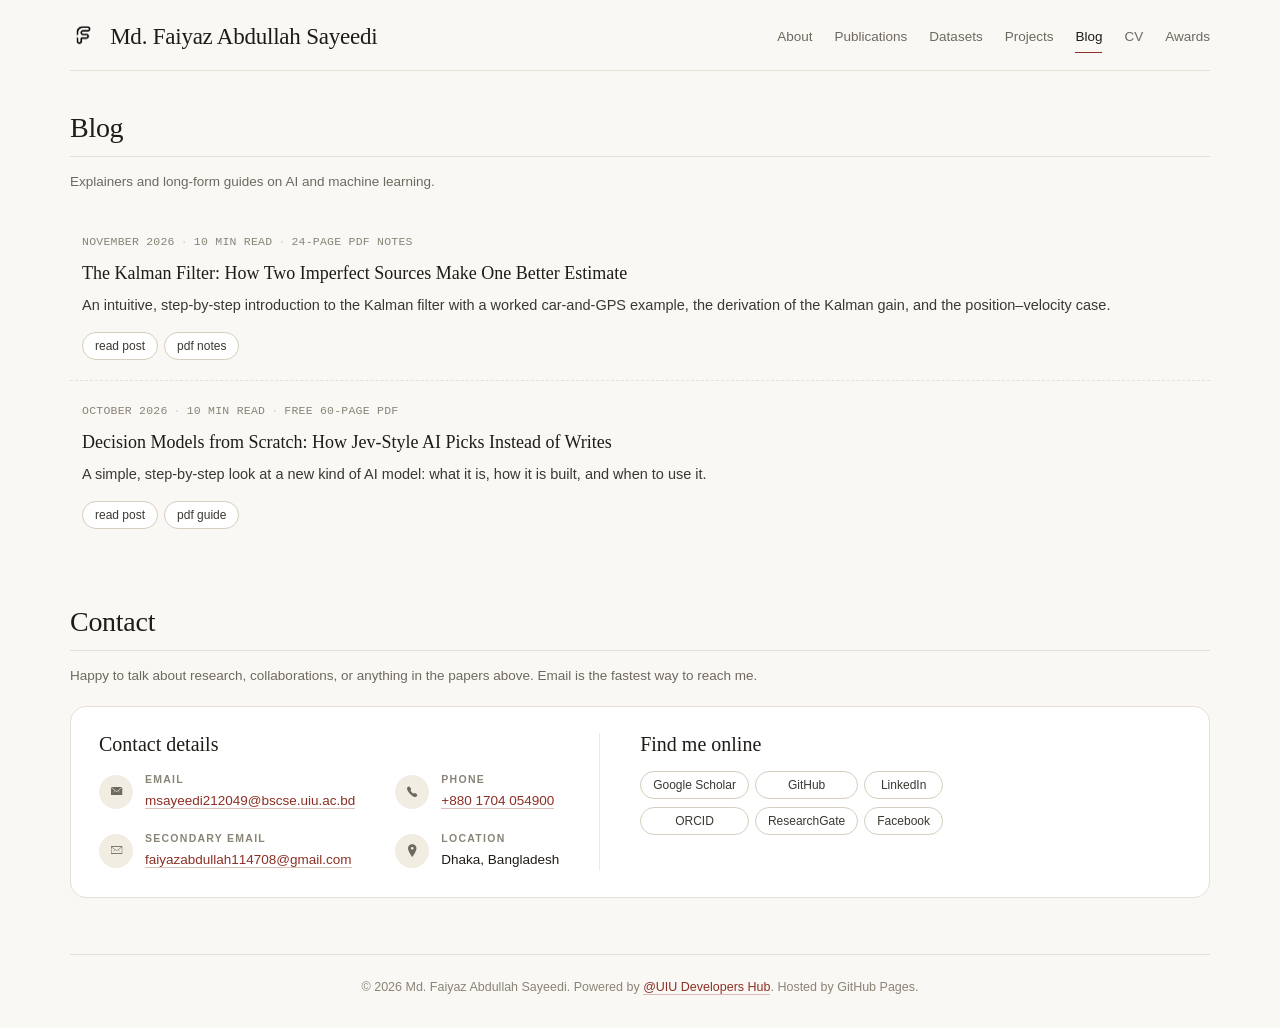
==== commit e22c009b: "Email form remove" ====
--- a/blog/index.html
+++ b/blog/index.html
@@ -6,7 +6,7 @@
     <meta name="viewport" content="width=device-width, initial-scale=1">
     <!-- security: load scripts, styles and fonts only from this site and the services listed -->
     <meta http-equiv="Content-Security-Policy"
-        content="default-src 'self'; script-src 'self'; style-src 'self' 'unsafe-inline' https://fonts.googleapis.com; font-src 'self' https://fonts.gstatic.com; img-src 'self' data: https:; connect-src 'self' https://formsubmit.co; form-action 'self' https://formsubmit.co; object-src 'none'; base-uri 'self'">
+        content="default-src 'self'; script-src 'self'; style-src 'self' 'unsafe-inline' https://fonts.googleapis.com; font-src 'self' https://fonts.gstatic.com; img-src 'self' data: https:; form-action 'self'; object-src 'none'; base-uri 'self'">
     <title>Md. Faiyaz Abdullah Sayeedi - Blog</title>
     <meta name="description" content="Blog posts and long-form guides by Md. Faiyaz Abdullah Sayeedi.">
     <link rel="icon" type="image/png" href="../img/icon.png">
@@ -84,83 +84,56 @@
                         Email is the fastest way to reach me.</p>
 
                     <div class="contact-block">
-                        <div class="row">
-                            <div class="col-md-7">
-                                <div class="contact-panel">
-                                    <h3>Send a message</h3>
-                                    <form action="https://formsubmit.co/msayeedi212049@bscse.uiu.ac.bd" method="post"
-                                        class="contact-form" data-contact-form>
-                                        <input type="hidden" name="_subject" value="New message from your website">
-                                        <input type="hidden" name="_template" value="table">
-                                        <!-- spam trap: hidden from people; bots that fill it in are ignored -->
-                                        <div class="hp-field" aria-hidden="true"><input type="text" name="_honey" tabindex="-1" autocomplete="off"></div>
-                                        <div class="row">
-                                            <div class="col-sm-6">
-                                                <input type="text" name="name" placeholder="Your name" aria-label="Your name" autocomplete="name" maxlength="100" required>
-                                            </div>
-                                            <div class="col-sm-6">
-                                                <input type="email" name="email" placeholder="Your email" aria-label="Your email" autocomplete="email" maxlength="254" required>
-                                            </div>
-                                        </div>
-                                        <input type="text" name="subject" placeholder="Subject" aria-label="Subject" maxlength="150" required>
-                                        <textarea name="message" rows="7" placeholder="Your message" aria-label="Your message" maxlength="5000" required></textarea>
-                                        <button type="submit" class="btn-contact">
-                                            <span class="ion-ios-paperplane"></span>Send Message
-                                        </button>
-                                        <p class="form-status" role="status" aria-live="polite" hidden></p>
-                                    </form>
-                                </div>
+                        <div class="contact-panel contact-wide">
+                            <div class="contact-col">
+                                <h3>Contact details</h3>
+                                <ul class="contact-details">
+                                    <li>
+                                        <span class="ci ion-ios-email"></span>
+                                        <span>
+                                            <span class="cd-label">Email</span>
+                                            <span class="cd-value"><a href="mailto:msayeedi212049@bscse.uiu.ac.bd">msayeedi212049@bscse.uiu.ac.bd</a></span>
+                                        </span>
+                                    </li>
+                                    <li>
+                                        <span class="ci ion-ios-email-outline"></span>
+                                        <span>
+                                            <span class="cd-label">Secondary email</span>
+                                            <span class="cd-value"><a href="mailto:faiyazabdullah114708@gmail.com">faiyazabdullah114708@gmail.com</a></span>
+                                        </span>
+                                    </li>
+                                    <li>
+                                        <span class="ci ion-ios-telephone"></span>
+                                        <span>
+                                            <span class="cd-label">Phone</span>
+                                            <span class="cd-value"><a href="tel:+8801704054900">+880 1704 054900</a></span>
+                                        </span>
+                                    </li>
+                                    <li>
+                                        <span class="ci ion-ios-location"></span>
+                                        <span>
+                                            <span class="cd-label">Location</span>
+                                            <span class="cd-value">Dhaka, Bangladesh</span>
+                                        </span>
+                                    </li>
+                                </ul>
                             </div>
-                            <div class="col-md-5">
-                                <div class="contact-panel">
-                                    <h3>Contact details</h3>
-                                    <ul class="contact-details">
-                                        <li>
-                                            <span class="ci ion-ios-email"></span>
-                                            <span>
-                                                <span class="cd-label">Email</span>
-                                                <span class="cd-value"><a href="mailto:msayeedi212049@bscse.uiu.ac.bd">msayeedi212049@bscse.uiu.ac.bd</a></span>
-                                            </span>
-                                        </li>
-                                        <li>
-                                            <span class="ci ion-ios-email-outline"></span>
-                                            <span>
-                                                <span class="cd-label">Secondary email</span>
-                                                <span class="cd-value"><a href="mailto:faiyazabdullah114708@gmail.com">faiyazabdullah114708@gmail.com</a></span>
-                                            </span>
-                                        </li>
-                                        <li>
-                                            <span class="ci ion-ios-telephone"></span>
-                                            <span>
-                                                <span class="cd-label">Phone</span>
-                                                <span class="cd-value"><a href="tel:+8801704054900">+880 1704 054900</a></span>
-                                            </span>
-                                        </li>
-                                        <li>
-                                            <span class="ci ion-ios-location"></span>
-                                            <span>
-                                                <span class="cd-label">Location</span>
-                                                <span class="cd-value">Dhaka, Bangladesh</span>
-                                            </span>
-                                        </li>
-                                    </ul>
-
-                                    <h3>Find me online</h3>
-                                    <ul class="profile-links">
-                                        <li><a href="https://scholar.google.com/citations?user=gLTfVpwAAAAJ&hl=en" target="_blank"
-                                                rel="noopener">Google Scholar</a></li>
-                                        <li><a href="https://github.com/faiyazabdullah" target="_blank" rel="noopener">GitHub</a>
-                                        </li>
-                                        <li><a href="https://www.linkedin.com/in/mdfaiyazabdullahsayeedi/" target="_blank"
-                                                rel="noopener">LinkedIn</a></li>
-                                        <li><a href="https://orcid.org/0009-0007-3079-7806" target="_blank"
-                                                rel="noopener">ORCID</a></li>
-                                        <li><a href="https://www.researchgate.net/profile/Md-Sayeedi" target="_blank"
-                                                rel="noopener">ResearchGate</a></li>
-                                        <li><a href="https://www.facebook.com/faiyazabdullah336908" target="_blank"
-                                                rel="noopener">Facebook</a></li>
-                                    </ul>
-                                </div>
+                            <div class="contact-col contact-col-online">
+                                <h3>Find me online</h3>
+                                <ul class="profile-links">
+                                    <li><a href="https://scholar.google.com/citations?user=gLTfVpwAAAAJ&hl=en" target="_blank"
+                                            rel="noopener">Google Scholar</a></li>
+                                    <li><a href="https://github.com/faiyazabdullah" target="_blank" rel="noopener">GitHub</a>
+                                    </li>
+                                    <li><a href="https://www.linkedin.com/in/mdfaiyazabdullahsayeedi/" target="_blank"
+                                            rel="noopener">LinkedIn</a></li>
+                                    <li><a href="https://orcid.org/0009-0007-3079-7806" target="_blank"
+                                            rel="noopener">ORCID</a></li>
+                                    <li><a href="https://www.researchgate.net/profile/Md-Sayeedi" target="_blank"
+                                            rel="noopener">ResearchGate</a></li>
+                                    <li><a href="https://www.facebook.com/faiyazabdullah336908" target="_blank"
+                                            rel="noopener">Facebook</a></li>
+                                </ul>
                             </div>
                         </div>
                     </div>
--- a/css/custom.css
+++ b/css/custom.css
@@ -247,7 +247,6 @@
 
 /* solid buttons */
 .btn-cv,
-.btn-contact,
 .btn-ink {
 	display: inline-block;
 	padding: 11px 24px;
@@ -265,8 +264,6 @@
 
 .btn-cv:hover,
 .btn-cv:focus,
-.btn-contact:hover,
-.btn-contact:focus,
 .btn-ink:hover,
 .btn-ink:focus {
 	color: #fff;
@@ -274,7 +271,6 @@
 	border-color: var(--accent);
 }
 
-.btn-contact [class^="ion-"],
 .btn-ink [class^="ion-"] {
 	margin-right: 8px;
 	font-size: 15px;
@@ -2084,7 +2080,6 @@
 }
 
 .contact-panel {
-	height: 100%;
 	padding: 26px 28px;
 	background: var(--surface);
 	border: 1px solid var(--line);
@@ -2099,97 +2094,47 @@
 	color: var(--ink);
 }
 
-.contact-block .contact-form input,
-.contact-block .contact-form textarea {
-	width: 100%;
-	margin-bottom: 12px;
-	padding: 11px 14px;
-	font-family: var(--font-sans);
-	font-size: 14px;
-	line-height: 1.5;
-	color: var(--ink);
-	background: var(--bg);
-	border: 1px solid var(--line);
-	border-radius: var(--radius-sm);
-	transition: border-color 0.25s linear, box-shadow 0.25s linear, background-color 0.25s linear;
-}
-
-.contact-block .contact-form textarea {
-	min-height: 140px;
-	resize: vertical;
-}
-
-.contact-block .contact-form input:focus,
-.contact-block .contact-form textarea:focus {
-	background: var(--surface);
-	border-color: var(--accent);
-	box-shadow: 0 0 0 3px var(--accent-tint);
-	outline: none;
-}
-
-.contact-block .contact-form input::placeholder,
-.contact-block .contact-form textarea::placeholder {
-	color: var(--subtle);
-}
-
-.btn-contact {
-	width: 100%;
-	padding: 12px 30px;
-}
-
-.btn-contact:disabled {
-	opacity: 0.6;
-	cursor: progress;
-}
-
-/* contact form: the spam trap stays off-screen; the send status shows below the button */
-.contact-form .hp-field {
-	position: absolute;
-	left: -10000px;
-	width: 1px;
-	height: 1px;
-	overflow: hidden;
-}
-
-.contact-form .form-status {
-	margin: 12px 0 0;
-	padding: 10px 14px;
-	font-family: var(--font-sans);
-	font-size: var(--fs-md);
-	line-height: 1.5;
-	color: var(--text);
-	background: var(--bg);
-	border: 1px solid var(--line);
-	border-radius: var(--radius-sm);
-}
-
-.contact-form .form-status.is-ok {
-	color: #166534;
-	background: #f0f7f1;
-	border-color: rgba(34, 197, 94, 0.3);
-}
-
-.contact-form .form-status.is-error {
-	color: var(--accent);
-	background: var(--accent-tint);
-	border-color: var(--accent-line);
-}
-
+/* one wide card: contact details on the left, profile links on the right */
+.contact-wide {
+	display: grid;
+	grid-template-columns: auto minmax(0, 1fr);
+	column-gap: 40px;
+}
+
+.contact-col-online {
+	padding-left: 40px;
+	border-left: 1px solid var(--line-soft);
+}
+
+/* desktop: the six links sit in two even rows of three */
+@media (min-width: 992px) {
+	.contact-col-online .profile-links {
+		display: grid;
+		grid-template-columns: repeat(3, max-content);
+		gap: 8px 6px;
+	}
+
+	.contact-col-online .profile-links a {
+		display: block;
+		text-align: center;
+	}
+}
+
+/* the four details sit in a 2 x 2 grid (emails in the first column) */
 .contact-details {
-	margin: 0 0 26px;
+	display: grid;
+	grid-template-rows: repeat(2, auto);
+	grid-auto-flow: column;
+	gap: 18px 40px;
+	margin: 0;
 	padding: 0;
 	list-style: none;
 }
 
 .contact-details li {
 	display: flex;
-	align-items: flex-start;
+	align-items: center;
 	gap: 12px;
-	padding: 0 0 14px;
-}
-
-.contact-details li:last-child {
-	padding-bottom: 0;
 }
 
 .contact-details .ci {
@@ -2231,32 +2176,32 @@
 	color: var(--ink);
 }
 
-/* equal-height contact panels on desktop */
-@media (min-width: 992px) {
-	.contact-block > .row {
-		display: flex;
-		flex-wrap: wrap;
-	}
-
-	.contact-block > .row > [class*="col-md-"] {
-		display: flex;
-	}
-
-	.contact-block > .row > [class*="col-md-"] > .contact-panel {
-		width: 100%;
-	}
-}
-
+/* tablet: the links move under the details */
 @media (max-width: 991px) {
-	.contact-panel {
-		height: auto;
-		margin-bottom: 16px;
+	.contact-wide {
+		grid-template-columns: minmax(0, 1fr);
+		row-gap: 22px;
+	}
+
+	.contact-col-online {
+		padding: 22px 0 0;
+		border-left: 0;
+		border-top: 1px solid var(--line-soft);
 	}
 }
 
 @media (max-width: 767px) {
 	.contact-panel {
 		padding: 20px 18px;
+	}
+}
+
+/* phone: one detail per row */
+@media (max-width: 559px) {
+	.contact-details {
+		grid-template-rows: none;
+		grid-auto-flow: row;
+		row-gap: 14px;
 	}
 }
 
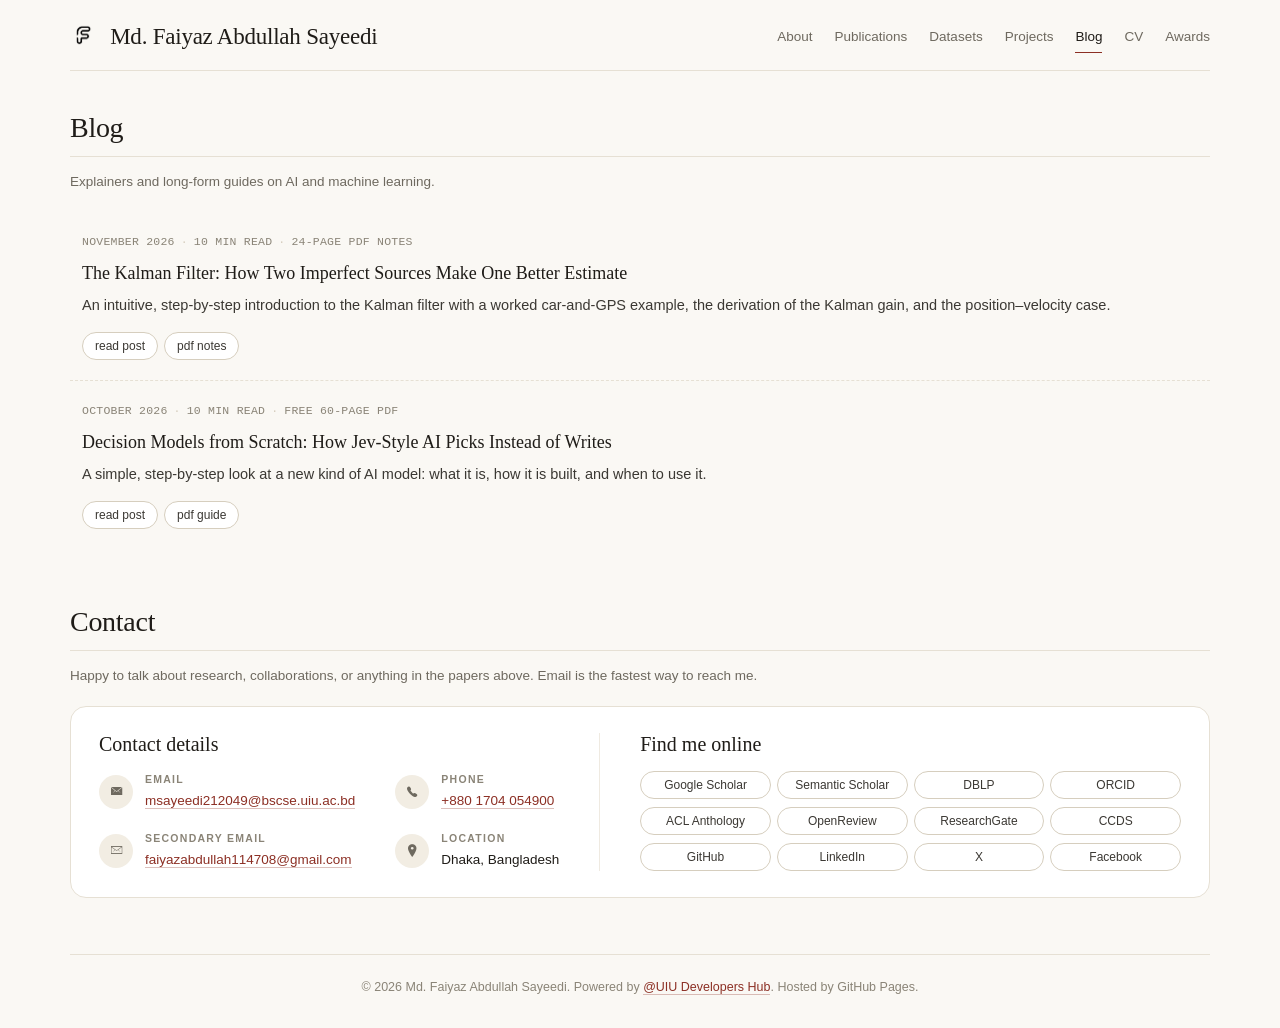
==== commit 95a65d22: "collaborator fixed" ====
--- a/blog/index.html
+++ b/blog/index.html
@@ -121,18 +121,18 @@
                             <div class="contact-col contact-col-online">
                                 <h3>Find me online</h3>
                                 <ul class="profile-links">
-                                    <li><a href="https://scholar.google.com/citations?user=gLTfVpwAAAAJ&hl=en" target="_blank"
-                                            rel="noopener">Google Scholar</a></li>
-                                    <li><a href="https://github.com/faiyazabdullah" target="_blank" rel="noopener">GitHub</a>
-                                    </li>
-                                    <li><a href="https://www.linkedin.com/in/mdfaiyazabdullahsayeedi/" target="_blank"
-                                            rel="noopener">LinkedIn</a></li>
-                                    <li><a href="https://orcid.org/0009-0007-3079-7806" target="_blank"
-                                            rel="noopener">ORCID</a></li>
-                                    <li><a href="https://www.researchgate.net/profile/Md-Sayeedi" target="_blank"
-                                            rel="noopener">ResearchGate</a></li>
-                                    <li><a href="https://www.facebook.com/faiyazabdullah336908" target="_blank"
-                                            rel="noopener">Facebook</a></li>
+                                    <li><a href="https://scholar.google.com/citations?user=gLTfVpwAAAAJ&hl=en" target="_blank" rel="noopener">Google Scholar</a></li>
+                                    <li><a href="https://www.semanticscholar.org/author/Md.-Faiyaz-Abdullah-Sayeedi/2248826908" target="_blank" rel="noopener">Semantic Scholar</a></li>
+                                    <li><a href="https://dblp.org/pid/374/6271.html" target="_blank" rel="noopener">DBLP</a></li>
+                                    <li><a href="https://orcid.org/0009-0007-3079-7806" target="_blank" rel="noopener">ORCID</a></li>
+                                    <li><a href="https://aclanthology.org/people/md-faiyaz-abdullah-sayeedi/" target="_blank" rel="noopener">ACL Anthology</a></li>
+                                    <li><a href="https://openreview.net/profile?id=%7EMd._Faiyaz_Abdullah_Sayeedi1" target="_blank" rel="noopener">OpenReview</a></li>
+                                    <li><a href="https://www.researchgate.net/profile/Md-Sayeedi" target="_blank" rel="noopener">ResearchGate</a></li>
+                                    <li><a href="https://ccds.ai/people/faiyaz-abdullah-sayeedi" target="_blank" rel="noopener">CCDS</a></li>
+                                    <li><a href="https://github.com/faiyazabdullah" target="_blank" rel="noopener">GitHub</a></li>
+                                    <li><a href="https://www.linkedin.com/in/mdfaiyazabdullahsayeedi/" target="_blank" rel="noopener">LinkedIn</a></li>
+                                    <li><a href="https://x.com/MFaiyazAS" target="_blank" rel="noopener">X</a></li>
+                                    <li><a href="https://www.facebook.com/faiyazabdullah336908" target="_blank" rel="noopener">Facebook</a></li>
                                 </ul>
                             </div>
                         </div>
--- a/css/custom.css
+++ b/css/custom.css
@@ -163,6 +163,7 @@
 .tl-where a,
 .tl-meta a,
 .cv-list a,
+.pub-authors a,
 .cd-value a,
 .crumbs a,
 .article-body p a,
@@ -182,6 +183,7 @@
 .tl-where a:hover,
 .tl-meta a:hover,
 .cv-list a:hover,
+.pub-authors a:hover,
 .cd-value a:hover,
 .crumbs a:hover,
 .article-body p a:hover,
@@ -1348,6 +1350,92 @@
 	gap: 8px;
 }
 
+/* collaborators: cards drift right to left in a seamless loop (the list is in the
+   track twice; moving the track by half its width lands exactly on the copy) */
+.collab-marquee {
+	overflow: hidden;
+	padding: 4px 0;
+	-webkit-mask-image: linear-gradient(to right, transparent, #000 5%, #000 95%, transparent);
+	mask-image: linear-gradient(to right, transparent, #000 5%, #000 95%, transparent);
+}
+
+.collab-track {
+	display: flex;
+	width: max-content;
+	animation: collab-scroll 48s linear infinite;
+}
+
+.collab-marquee:hover .collab-track,
+.collab-marquee:focus-within .collab-track {
+	animation-play-state: paused;
+}
+
+@keyframes collab-scroll {
+	from {
+		transform: translateX(0);
+	}
+
+	to {
+		transform: translateX(-50%);
+	}
+}
+
+.collab-list {
+	display: flex;
+	gap: 14px;
+	margin: 0;
+	padding: 0 14px 0 0;
+	list-style: none;
+}
+
+.collab-card {
+	display: flex;
+	flex-direction: column;
+	align-items: center;
+	gap: 14px;
+	width: 230px;
+	padding: 22px 18px 18px;
+	text-align: center;
+	background: var(--surface);
+	border: 1px solid var(--line);
+	border-radius: var(--radius);
+	transition: border-color var(--ease);
+}
+
+.collab-card:hover {
+	border-color: var(--accent-line);
+}
+
+/* every logo keeps its own shape inside the same 64px-tall band */
+.collab-logo {
+	display: block;
+	flex: 0 0 auto;
+	width: auto;
+	max-width: 100%;
+	height: 64px;
+	object-fit: contain;
+}
+
+.collab-org {
+	margin: 0;
+	font-family: var(--font-sans);
+	font-size: var(--fs-sm);
+	font-weight: 500;
+	line-height: 1.45;
+	color: var(--text);
+}
+
+@media (max-width: 767px) {
+	.collab-card {
+		width: 200px;
+		padding: 18px 14px 14px;
+	}
+
+	.collab-logo {
+		height: 56px;
+	}
+}
+
 /* timeline: date in a mono column on the left, the role on the right */
 .timeline {
 	margin: 0;
@@ -2106,11 +2194,11 @@
 	border-left: 1px solid var(--line-soft);
 }
 
-/* desktop: the six links sit in two even rows of three */
-@media (min-width: 992px) {
+/* desktop: the twelve links sit in three even rows of four */
+@media (min-width: 1200px) {
 	.contact-col-online .profile-links {
 		display: grid;
-		grid-template-columns: repeat(3, max-content);
+		grid-template-columns: repeat(4, minmax(max-content, 1fr));
 		gap: 8px 6px;
 	}
 
@@ -2176,8 +2264,8 @@
 	color: var(--ink);
 }
 
-/* tablet: the links move under the details */
-@media (max-width: 991px) {
+/* laptop and smaller: the links move under the details */
+@media (max-width: 1199px) {
 	.contact-wide {
 		grid-template-columns: minmax(0, 1fr);
 		row-gap: 22px;
@@ -2974,6 +3062,17 @@
 		transition-duration: 0.01ms !important;
 		transition-delay: 0s !important;
 	}
+
+	/* collaborators: no drifting; one copy of the cards that can be scrolled sideways */
+	.collab-marquee {
+		overflow-x: auto;
+		-webkit-mask-image: none;
+		mask-image: none;
+	}
+
+	.collab-list[aria-hidden="true"] {
+		display: none;
+	}
 }
 
 /**
